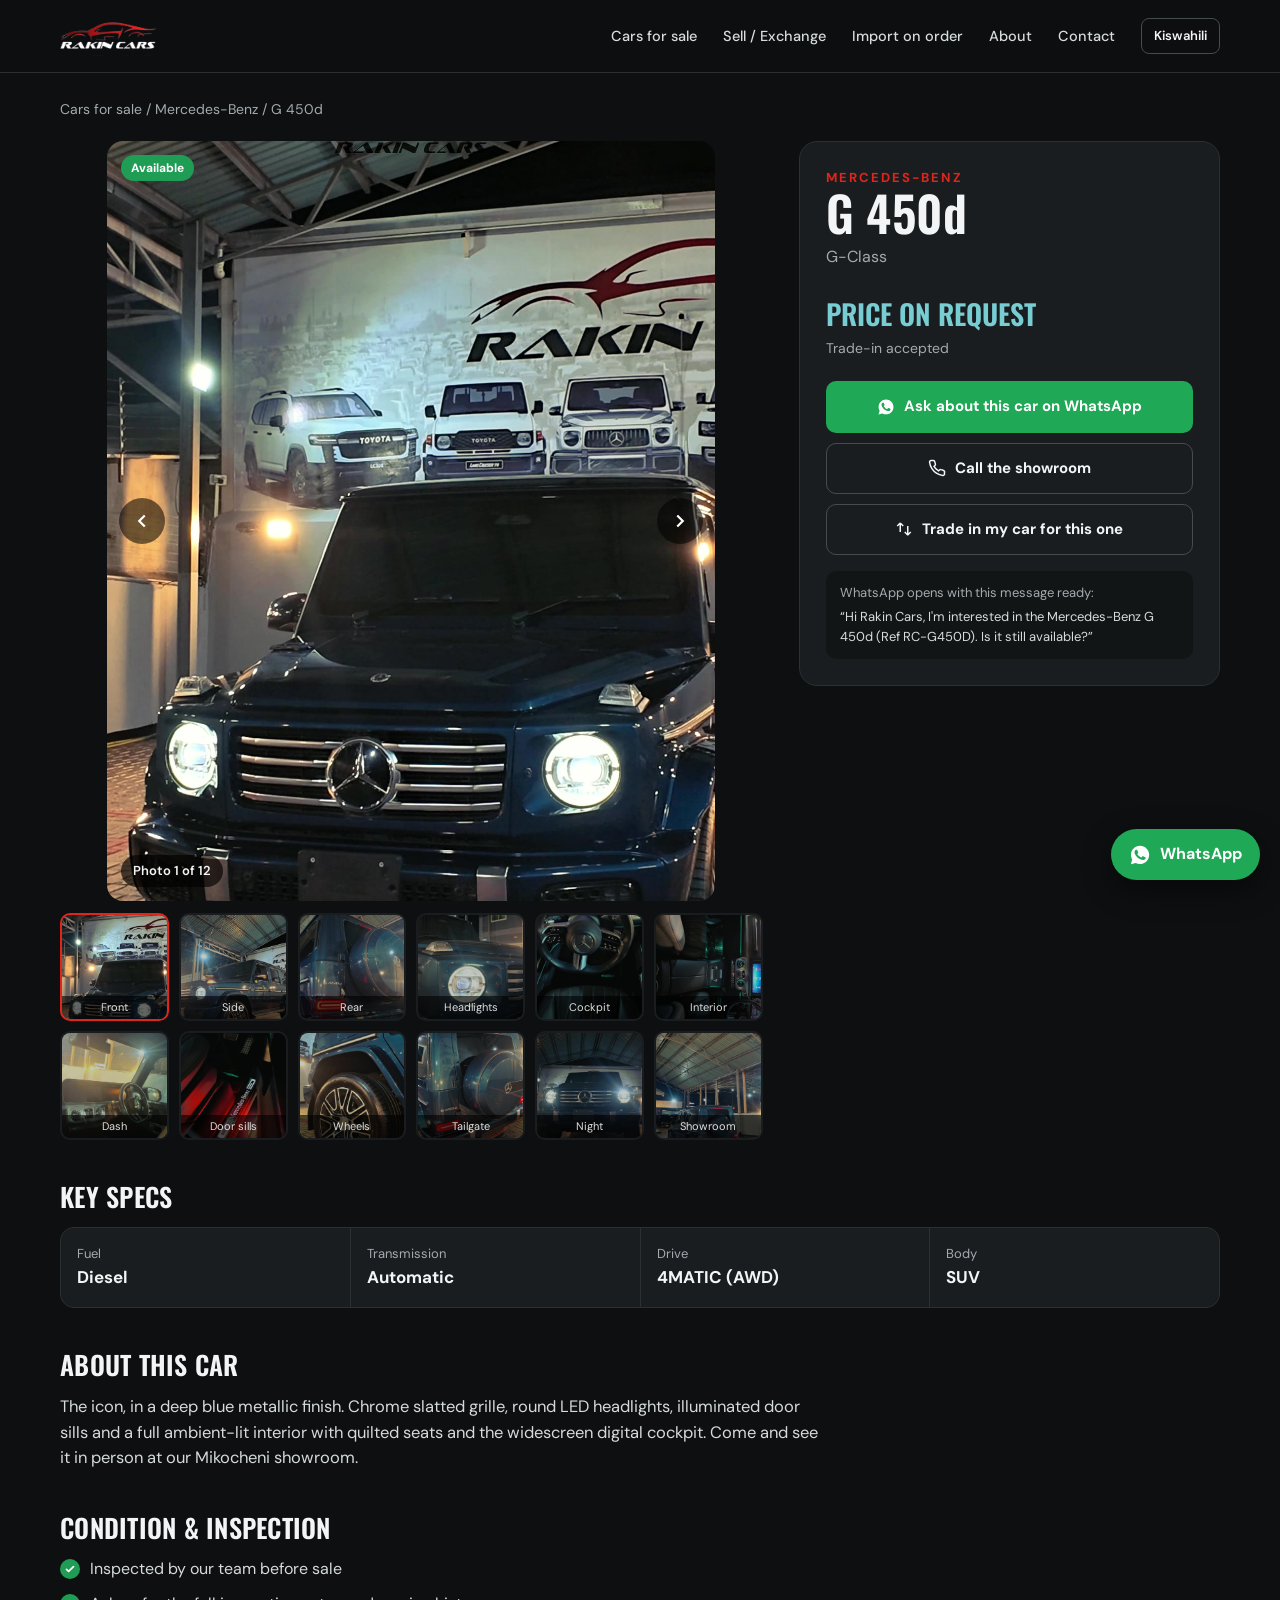
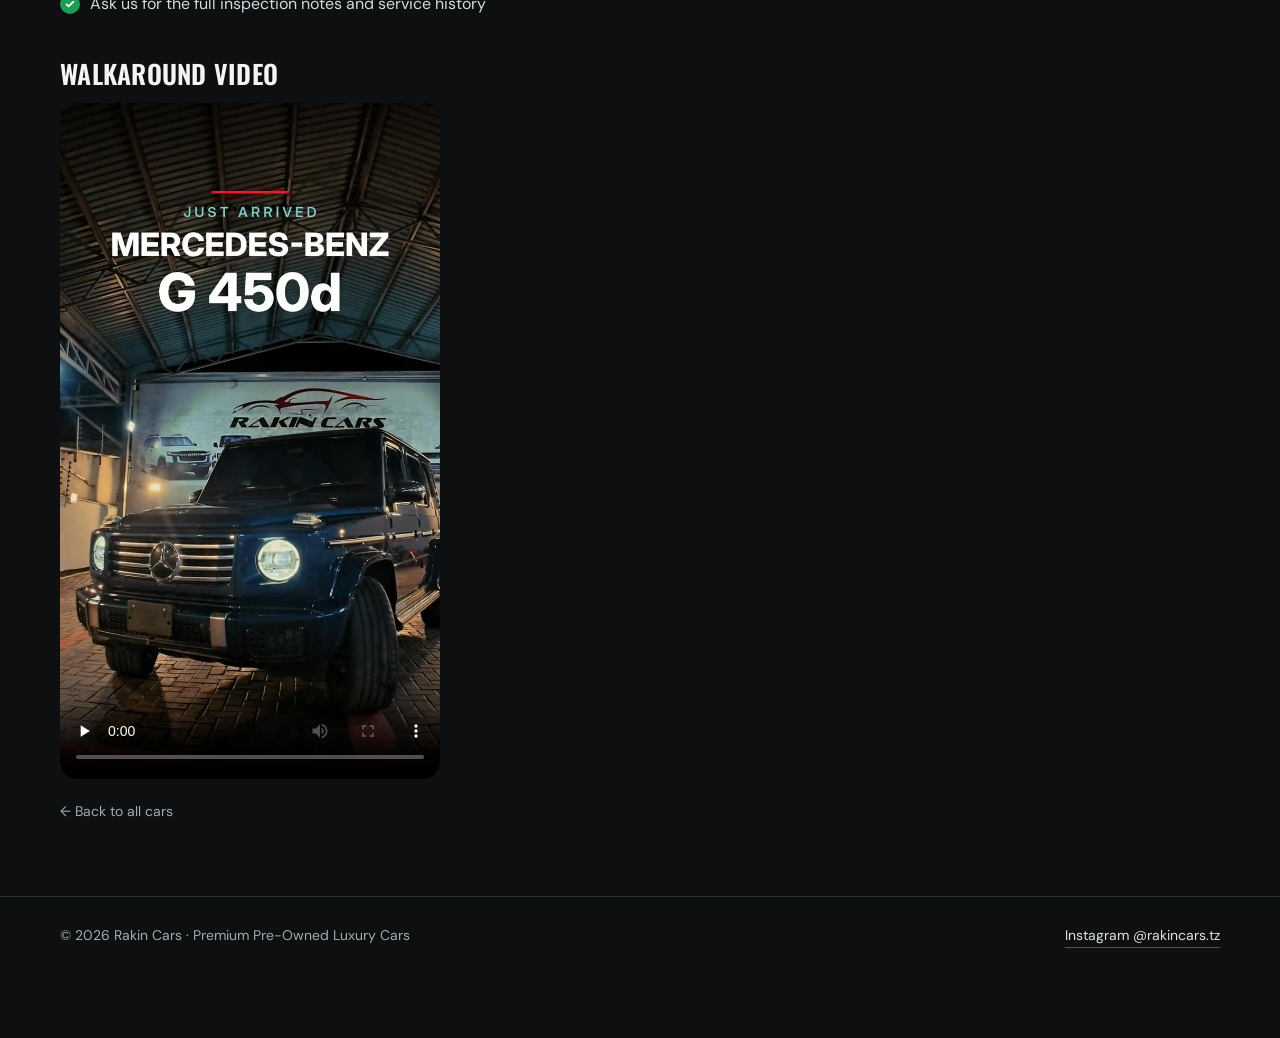
==== car.html @ fd2292f7 "Initial commit via Netlify [skip ci]" ====
<!doctype html>
<html lang="en">
<head>
  <meta charset="utf-8">
  <meta name="viewport" content="width=device-width, initial-scale=1">
  <title>Car details · Rakin Cars</title>
  <meta name="description" content="Car details, photos and price at Rakin Cars, Mikocheni, Dar es Salaam.">
  <meta property="og:title" content="Rakin Cars · Premium Pre-Owned Luxury Cars">
  <meta property="og:description" content="Mikocheni, Dar es Salaam. Import, buy, sell and exchange quality used vehicles.">
  <meta property="og:image" content="assets/img/og-image.jpg">
  <meta property="og:type" content="website">
  <meta name="theme-color" content="#0d0f10">
  <link rel="icon" type="image/png" href="assets/img/favicon.png">
  <link rel="apple-touch-icon" href="assets/img/apple-touch-icon.png">
  <link rel="preconnect" href="https://fonts.googleapis.com">
  <link rel="preconnect" href="https://fonts.gstatic.com" crossorigin>
  <link href="https://fonts.googleapis.com/css2?family=DM+Sans:opsz,wght@9..40,400;9..40,500;9..40,700&family=Oswald:wght@500;600&display=swap" rel="stylesheet">
  <link rel="stylesheet" href="assets/css/style.css">
</head>
<body data-page="car">
  <header id="site-header"></header>
  <main>
    <section style="padding-top:0">
      <div class="wrap" id="car"></div>
    </section>
  </main>
  <footer id="site-footer"></footer>
  <script src="assets/js/cars-data.js"></script>
  <script src="assets/js/app.js"></script>
</body>
</html>
---- assets/css/style.css ----
/* Rakin Cars — site styles */
:root {
  --bg: #0d0f10;
  --bg-2: #141718;
  --card: #1a1d1f;
  --card-2: #222628;
  --line: #2b3033;
  --text: #f2f4f5;
  --muted: #a3abaf;
  --red: #e1251b;
  --red-dark: #b81c14;
  --teal: #78cdd2;
  --green: #1f9d55;
  --amber: #c96a12;
  --blue: #2563eb;
  --radius: 14px;
  --wrap: 1200px;
  --head: "Oswald", "Arial Narrow", sans-serif;
  --body: "DM Sans", system-ui, -apple-system, "Segoe UI", sans-serif;
}

* { box-sizing: border-box; margin: 0; padding: 0; }
html { scroll-behavior: smooth; }
body {
  background: var(--bg);
  color: var(--text);
  font-family: var(--body);
  font-size: 16px;
  line-height: 1.55;
  -webkit-font-smoothing: antialiased;
}
img, video { display: block; max-width: 100%; }
a { color: inherit; text-decoration: none; }
button { font: inherit; cursor: pointer; }
.wrap { width: 100%; max-width: var(--wrap); margin: 0 auto; padding: 0 20px; }

h1, h2, h3, .head {
  font-family: var(--head);
  font-weight: 600;
  text-transform: uppercase;
  letter-spacing: .01em;
  line-height: 1.02;
}
.kicker {
  font-size: 13px;
  font-weight: 700;
  letter-spacing: .16em;
  text-transform: uppercase;
  color: var(--red);
}

/* ---------- buttons ---------- */
.btn {
  display: inline-flex; align-items: center; justify-content: center; gap: 9px;
  padding: 13px 22px;
  border-radius: 10px;
  font-weight: 700; font-size: 15px;
  border: 1px solid transparent;
  transition: transform .15s ease, background .15s ease, border-color .15s ease;
  white-space: nowrap;
}
.btn:hover { transform: translateY(-1px); }
.btn-red { background: var(--red); color: #fff; }
.btn-red:hover { background: var(--red-dark); }
.btn-light { background: #f2f2ef; color: #111; }
.btn-dark { background: #111; color: #fff; }
.btn-ghost { background: transparent; color: var(--text); border-color: #454c50; }
.btn-ghost:hover { border-color: var(--text); }
.btn-wa { background: #1fa855; color: #fff; }
.btn-wa:hover { background: #178a45; }
.btn-block { width: 100%; }
.ico { width: 18px; height: 18px; flex: none; }

/* ---------- header ---------- */
.site-header {
  position: sticky; top: 0; z-index: 50;
  background: rgba(13, 15, 16, .88);
  backdrop-filter: blur(12px);
  -webkit-backdrop-filter: blur(12px);
  border-bottom: 1px solid var(--line);
}
.nav { display: flex; align-items: center; justify-content: space-between; height: 72px; gap: 20px; }
.nav-logo img { height: 40px; width: auto; }
.nav-links { display: flex; align-items: center; gap: 26px; font-size: 14.5px; font-weight: 500; }
.nav-links a { color: #d6dbdd; }
.nav-links a:hover { color: #fff; }
.lang-btn {
  background: transparent; color: var(--text);
  border: 1px solid #454c50; border-radius: 8px;
  padding: 7px 12px; font-size: 13px; font-weight: 600;
}
.lang-btn:hover { border-color: var(--text); }
.menu-btn { display: none; background: none; border: 0; color: var(--text); padding: 6px; }
.menu-btn svg { width: 28px; height: 28px; }

/* ---------- hero ---------- */
.hero { padding: 56px 0 0; position: relative; }
.hero-grid { display: grid; grid-template-columns: 1.1fr .9fr; gap: 48px; align-items: center; }
.hero h1 { font-size: clamp(44px, 6.4vw, 82px); margin: 14px 0 20px; }
.hero p.lead { color: #cfd5d8; font-size: 18px; max-width: 520px; }
.hero-ctas { display: flex; gap: 12px; margin-top: 28px; flex-wrap: wrap; }
.hero-media {
  position: relative; border-radius: 18px; overflow: hidden;
  aspect-ratio: 4 / 5; max-height: 600px; justify-self: end; width: 100%; max-width: 480px;
  background: var(--card);
  box-shadow: 0 30px 80px rgba(0,0,0,.55);
}
.hero-media video, .hero-media img { width: 100%; height: 100%; object-fit: cover; }
.hero-media .tag {
  position: absolute; left: 16px; bottom: 16px; right: 16px;
  display: flex; align-items: center; justify-content: space-between; gap: 10px;
  background: rgba(13,15,16,.72); backdrop-filter: blur(8px); -webkit-backdrop-filter: blur(8px);
  border: 1px solid rgba(255,255,255,.12);
  border-radius: 12px; padding: 12px 14px;
}
.hero-media .tag strong { font-family: var(--head); text-transform: uppercase; font-size: 20px; font-weight: 600; display: block; }
.hero-media .tag span { font-size: 13px; color: var(--muted); }

/* search bar */
.search {
  margin-top: 48px;
  background: #f2f2ef; color: #111;
  border-radius: 14px;
  padding: 16px;
  display: grid; grid-template-columns: repeat(3, 1fr) auto; gap: 12px; align-items: end;
  position: relative; z-index: 2;
}
.search label { display: block; font-size: 12.5px; font-weight: 700; margin-bottom: 6px; }
.search select {
  width: 100%; height: 46px; border-radius: 9px; border: 1px solid #cfd2d0;
  background: #fff; padding: 0 12px; font: inherit; font-size: 15px; color: #111;
}
.search .btn { height: 46px; min-width: 190px; }

/* ---------- sections ---------- */
section { padding: 72px 0; }
.sec-head { display: flex; align-items: end; justify-content: space-between; gap: 20px; margin-bottom: 26px; }
.sec-head h2 { font-size: clamp(30px, 4vw, 44px); }
.link-red { color: var(--red); font-weight: 700; font-size: 15px; border-bottom: 1px solid currentColor; }

/* car cards */
.cards { display: grid; grid-template-columns: repeat(4, 1fr); gap: 18px; }
.card {
  background: var(--card); border-radius: var(--radius); overflow: hidden;
  border: 1px solid var(--line);
  display: flex; flex-direction: column;
  transition: transform .2s ease, border-color .2s ease;
}
.card:hover { transform: translateY(-3px); border-color: #3c4347; }
.card-img { position: relative; aspect-ratio: 4 / 3; background: var(--card-2); overflow: hidden; }
.card-img img { width: 100%; height: 100%; object-fit: cover; transition: transform .4s ease; }
.card:hover .card-img img { transform: scale(1.04); }
.badge {
  position: absolute; top: 12px; right: 12px;
  font-size: 12px; font-weight: 700; padding: 5px 10px; border-radius: 999px; color: #fff;
}
.badge-available { background: var(--green); }
.badge-reserved { background: var(--amber); }
.badge-sold { background: #4b5155; }
.badge-arriving { background: var(--blue); }
.card-body { padding: 16px 16px 18px; display: flex; flex-direction: column; gap: 4px; flex: 1; }
.card-title { font-weight: 700; font-size: 17px; }
.card-meta { color: var(--muted); font-size: 13.5px; }
.card-price { font-family: var(--head); font-size: 22px; font-weight: 600; margin-top: auto; padding-top: 10px; text-transform: uppercase; }
.card-price.por { font-size: 17px; color: var(--teal); }
.card.is-sold .card-img img { filter: grayscale(.8) brightness(.7); }

.empty-note {
  border: 1px dashed #3a4044; border-radius: var(--radius);
  padding: 22px; color: var(--muted); text-align: center;
  display: flex; flex-direction: column; align-items: center; justify-content: center; gap: 12px;
  min-height: 100%;
}
.empty-note strong { color: var(--text); font-size: 17px; }

/* brand chips */
.chips { display: flex; flex-wrap: wrap; gap: 10px; margin-top: 30px; }
.chip {
  background: transparent; color: #dfe3e5;
  border: 1px solid #3a4044; border-radius: 999px;
  padding: 9px 18px; font-size: 14px; font-weight: 500;
}
.chip:hover, .chip.on { border-color: var(--text); color: #fff; background: #1d2123; }

/* why */
.why-grid { display: grid; grid-template-columns: repeat(4, 1fr); gap: 26px; margin-top: 26px; }
.why-item { border-top: 3px solid var(--red); padding-top: 16px; }
.why-item h3 { font-family: var(--body); text-transform: none; font-size: 17px; font-weight: 700; margin-bottom: 6px; letter-spacing: 0; }
.why-item p { color: var(--muted); font-size: 15px; }

/* promo blocks */
.promo-grid { display: grid; grid-template-columns: 1fr 1fr; gap: 20px; }
.promo { border-radius: 18px; padding: 38px 34px; }
.promo h2 { font-size: clamp(28px, 3.2vw, 38px); margin-bottom: 10px; }
.promo p { max-width: 440px; margin-bottom: 24px; }
.promo-red { background: var(--red); color: #fff; }
.promo-light { background: #f2f2ef; color: #111; }

/* showroom */
.showroom { border-top: 1px solid var(--line); }
.showroom-grid { display: grid; grid-template-columns: .9fr 1.1fr; gap: 40px; align-items: center; }
.showroom h2 { font-size: clamp(30px, 4vw, 44px); margin-bottom: 14px; }
.showroom p { color: #cfd5d8; }
.map { border-radius: 16px; overflow: hidden; aspect-ratio: 16 / 10; background: var(--card); border: 1px solid var(--line); }
.map iframe { width: 100%; height: 100%; border: 0; filter: grayscale(.25) contrast(1.05); }

/* footer */
.site-footer { border-top: 1px solid var(--line); padding: 28px 0 90px; color: var(--muted); font-size: 14px; }
.foot { display: flex; justify-content: space-between; gap: 20px; flex-wrap: wrap; }
.foot a { color: #dfe3e5; border-bottom: 1px solid #555; }

/* floating WhatsApp */
.wa-float {
  position: fixed; right: 20px; bottom: 20px; z-index: 60;
  display: inline-flex; align-items: center; gap: 9px;
  background: #1fa855; color: #fff; font-weight: 700;
  padding: 13px 18px; border-radius: 999px;
  box-shadow: 0 10px 30px rgba(0,0,0,.45);
}
.wa-float:hover { background: #178a45; }
.wa-float svg { width: 22px; height: 22px; }

/* ---------- all cars page ---------- */
.page-head { padding: 48px 0 0; }
.page-head h1 { font-size: clamp(38px, 5vw, 60px); margin-top: 10px; }
.filters { margin-top: 26px; }
.result-count { color: var(--muted); margin: 22px 0 16px; font-size: 14.5px; }

/* ---------- car detail ---------- */
.crumbs { color: var(--muted); font-size: 14px; padding-top: 26px; }
.crumbs a:hover { color: #fff; }
.back-link { display: inline-flex; gap: 6px; color: var(--muted); font-size: 14px; margin-top: 22px; }
.back-link:hover { color: #fff; }
.detail-grid { display: grid; grid-template-columns: 1.25fr .75fr; gap: 36px; margin-top: 20px; align-items: start; }
.gallery-main {
  position: relative; border-radius: 16px; overflow: hidden; background: var(--card);
  aspect-ratio: 4 / 5; max-height: 760px; margin: 0 auto;
}
.gallery-main img { width: 100%; height: 100%; object-fit: cover; }
.gallery-main .counter {
  position: absolute; left: 14px; bottom: 14px; background: rgba(0,0,0,.65);
  padding: 6px 12px; border-radius: 999px; font-size: 13px; font-weight: 600;
}
.gallery-main .status-pill { position: absolute; left: 14px; top: 14px; }
.status-pill .badge { position: static; }
.g-nav {
  position: absolute; top: 50%; transform: translateY(-50%);
  width: 46px; height: 46px; border-radius: 50%; border: 0;
  background: rgba(0,0,0,.55); color: #fff; display: grid; place-items: center;
}
.g-nav:hover { background: rgba(0,0,0,.8); }
.g-prev { left: 12px; } .g-next { right: 12px; }
.g-nav svg { width: 22px; height: 22px; }
.thumbs { display: grid; grid-template-columns: repeat(6, 1fr); gap: 10px; margin-top: 12px; }
.thumb { border: 2px solid transparent; border-radius: 10px; overflow: hidden; padding: 0; background: var(--card); position: relative; }
.thumb img { width: 100%; aspect-ratio: 1; object-fit: cover; opacity: .75; }
.thumb span { position: absolute; left: 0; right: 0; bottom: 0; font-size: 11px; padding: 3px 0; background: rgba(0,0,0,.6); color: #ddd; }
.thumb.on { border-color: var(--red); }
.thumb.on img, .thumb:hover img { opacity: 1; }

.buy-box { position: sticky; top: 96px; background: var(--card); border: 1px solid var(--line); border-radius: 18px; padding: 26px; }
.buy-box h1 { font-size: clamp(34px, 3.6vw, 48px); }
.buy-box .sub { color: var(--muted); margin-top: 8px; }
.buy-box .price { font-family: var(--head); font-size: 34px; font-weight: 600; margin-top: 22px; text-transform: uppercase; }
.buy-box .price.por { color: var(--teal); font-size: 28px; }
.buy-box .price-note { color: var(--muted); font-size: 14px; margin-top: 2px; }
.buy-actions { display: grid; gap: 10px; margin-top: 22px; }
.wa-preview { margin-top: 16px; font-size: 13px; color: var(--muted); background: #121516; border-radius: 10px; padding: 12px 14px; }
.wa-preview em { color: #d7dcde; font-style: normal; display: block; margin-top: 4px; }

.detail-sec { margin-top: 44px; }
.detail-sec h2 { font-size: 26px; margin-bottom: 16px; }
.specs { display: grid; grid-template-columns: repeat(4, 1fr); gap: 1px; background: var(--line); border: 1px solid var(--line); border-radius: 14px; overflow: hidden; }
.spec { background: var(--card); padding: 16px; }
.spec span { display: block; color: var(--muted); font-size: 13px; }
.spec strong { font-size: 17px; }
.about-text { color: #d5dadc; max-width: 760px; font-size: 16.5px; }
.checks { list-style: none; display: grid; gap: 10px; }
.checks li { display: flex; gap: 10px; align-items: flex-start; color: #d5dadc; }
.checks li::before { content: ""; flex: none; width: 20px; height: 20px; margin-top: 2px; border-radius: 50%; background: var(--green) url("data:image/svg+xml,%3Csvg xmlns='http://www.w3.org/2000/svg' viewBox='0 0 20 20'%3E%3Cpath d='M5 10.5l3 3 7-7' stroke='white' stroke-width='2.4' fill='none' stroke-linecap='round' stroke-linejoin='round'/%3E%3C/svg%3E") center/14px no-repeat; }
.walk { max-width: 380px; border-radius: 16px; overflow: hidden; background: #000; }
.walk video { width: 100%; aspect-ratio: 9 / 16; object-fit: cover; }
.not-found { padding: 80px 0; text-align: center; }
.not-found h1 { font-size: 46px; margin-bottom: 12px; }

/* ---------- responsive ---------- */
@media (max-width: 1024px) {
  .cards { grid-template-columns: repeat(3, 1fr); }
  .why-grid { grid-template-columns: repeat(2, 1fr); }
  .detail-grid { grid-template-columns: 1fr; }
  .buy-box { position: static; }
  .gallery-main { max-width: 640px; }
}
@media (max-width: 860px) {
  .nav-links { display: none; }
  .menu-btn { display: block; }
  .nav-links.open {
    display: flex; flex-direction: column; align-items: stretch; gap: 0;
    position: absolute; top: 72px; left: 0; right: 0;
    background: var(--bg); border-bottom: 1px solid var(--line); padding: 8px 20px 18px;
  }
  .nav-links.open a { padding: 14px 0; border-bottom: 1px solid var(--line); font-size: 16px; }
  .nav-links.open .lang-btn { margin-top: 14px; align-self: flex-start; }
  .hero { padding-top: 30px; }
  .hero-grid { grid-template-columns: 1fr; gap: 28px; }
  .hero-media { justify-self: stretch; max-width: none; aspect-ratio: 4 / 5; max-height: 560px; }
  .search { grid-template-columns: 1fr 1fr; }
  .search .field-price { grid-column: 1 / -1; }
  .search .btn { grid-column: 1 / -1; min-width: 0; }
  .cards { grid-template-columns: repeat(2, 1fr); gap: 12px; }
  .promo-grid, .showroom-grid { grid-template-columns: 1fr; }
  .specs { grid-template-columns: repeat(2, 1fr); }
  .thumbs { grid-template-columns: repeat(4, 1fr); }
  section { padding: 52px 0; }
}
@media (max-width: 520px) {
  .cards { grid-template-columns: 1fr; }
  .search { grid-template-columns: 1fr; }
  .why-grid { grid-template-columns: 1fr; gap: 20px; }
  .promo { padding: 28px 22px; }
  .hero-ctas .btn { flex: 1; }
  .sec-head { flex-direction: column; align-items: flex-start; }
  .wa-float span { display: none; }
  .wa-float { padding: 14px; }
}

/* keep model names like "G 450d" in their real case */
.hero-media .tag strong, .buy-box h1, .card-title { text-transform: none; }
.buy-box h1 { font-size: clamp(36px, 3.8vw, 50px); }
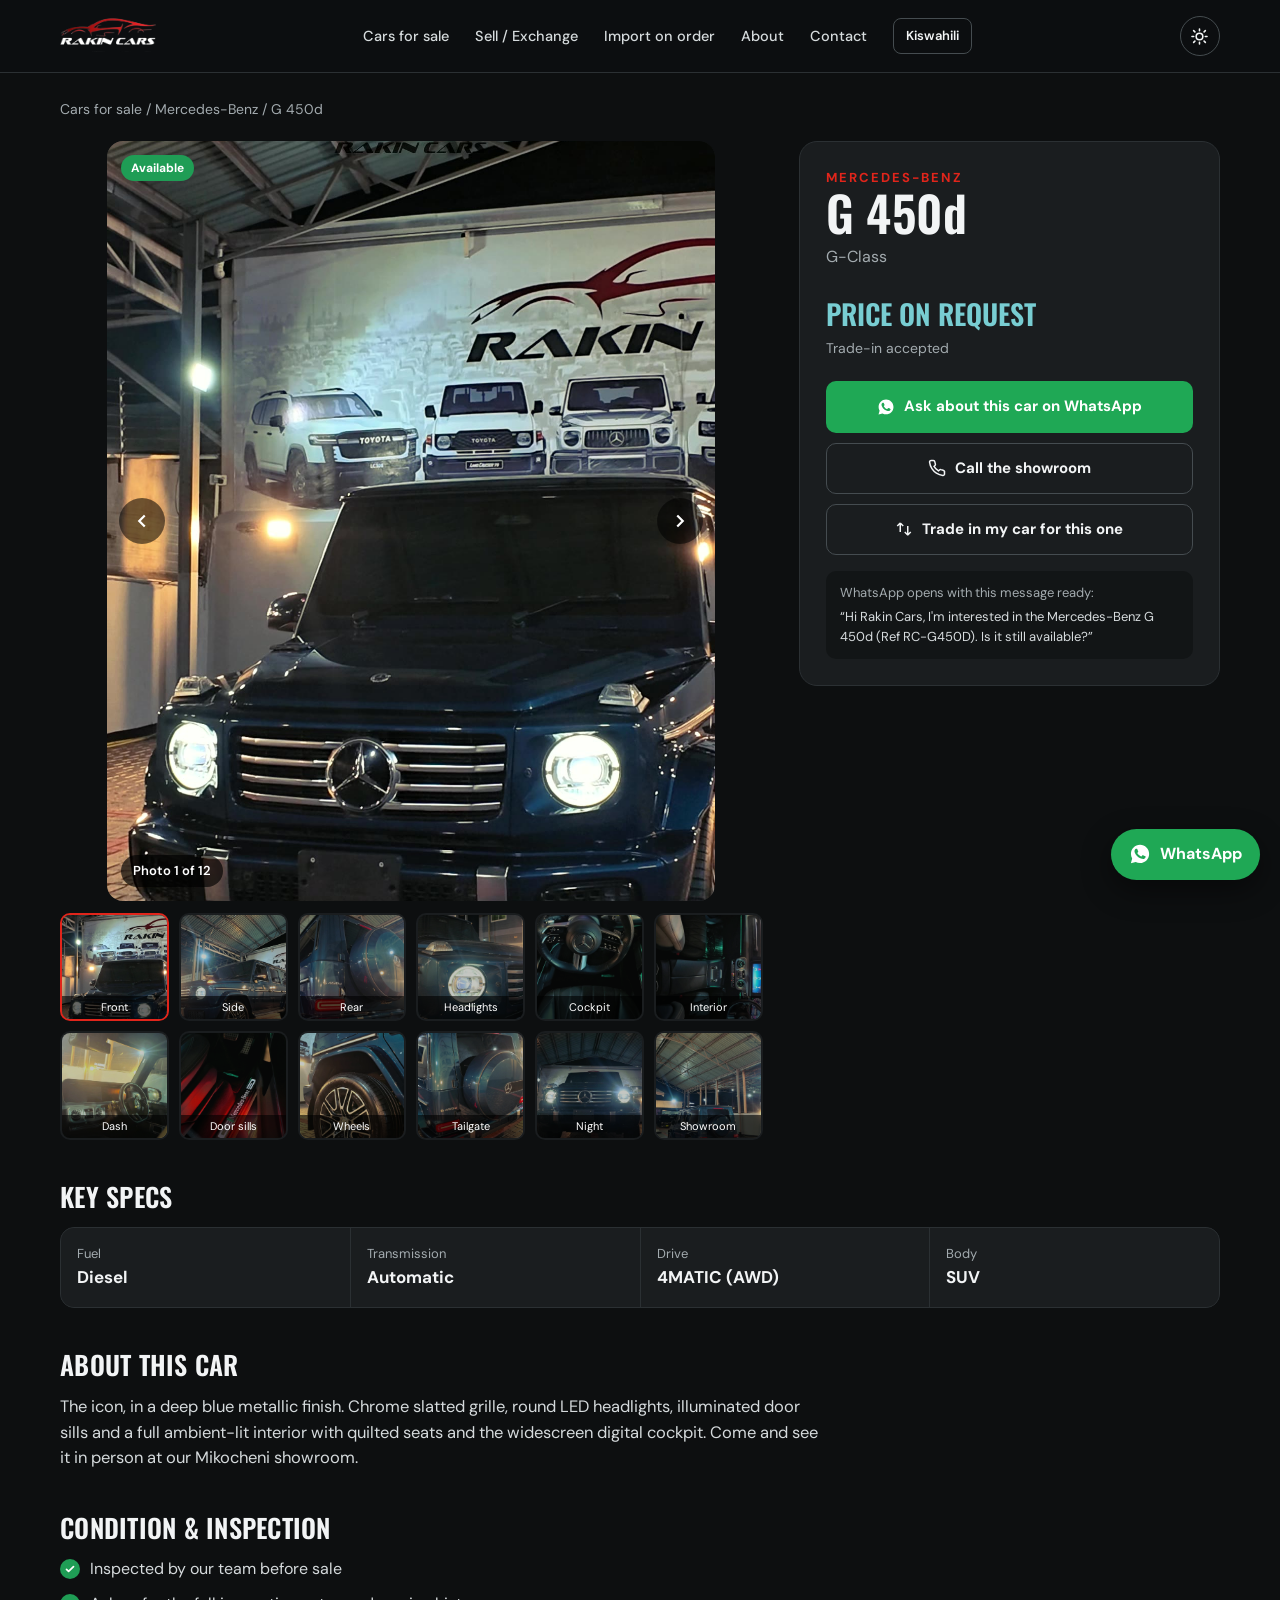
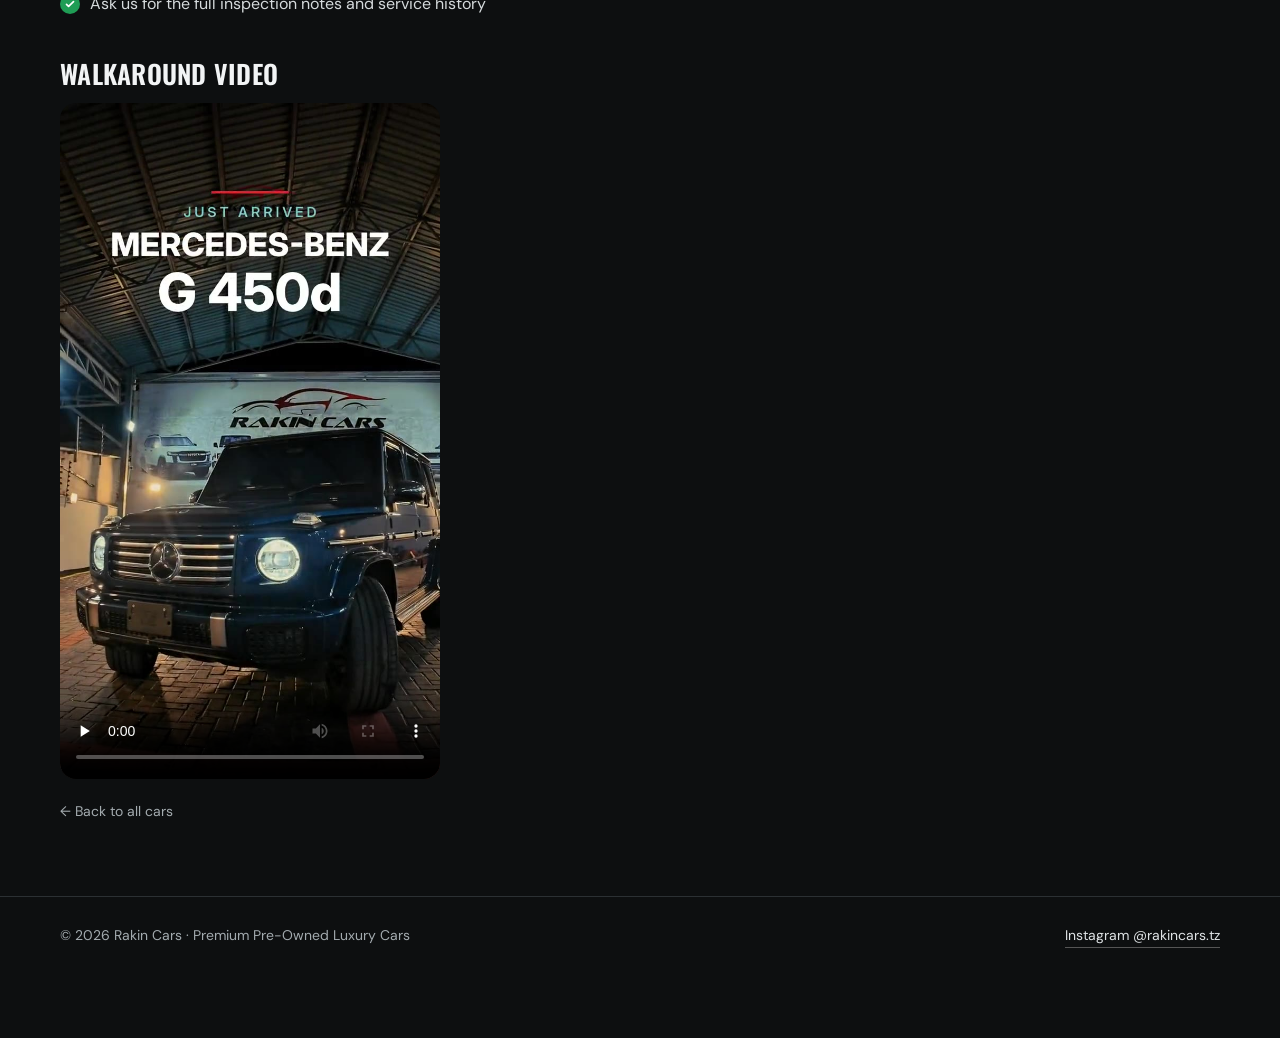
==== commit 3448b766: "Add files via upload" ====
--- a/car.html
+++ b/car.html
@@ -15,6 +15,7 @@
   <link rel="preconnect" href="https://fonts.googleapis.com">
   <link rel="preconnect" href="https://fonts.gstatic.com" crossorigin>
   <link href="https://fonts.googleapis.com/css2?family=DM+Sans:opsz,wght@9..40,400;9..40,500;9..40,700&family=Oswald:wght@500;600&display=swap" rel="stylesheet">
+  <script>try{var t=localStorage.getItem("rc_theme");if(t==="light")document.documentElement.setAttribute("data-theme","light");}catch(e){}</script>
   <link rel="stylesheet" href="assets/css/style.css">
 </head>
 <body data-page="car">
--- a/assets/css/style.css
+++ b/assets/css/style.css
@@ -327,3 +327,428 @@
 /* keep model names like "G 450d" in their real case */
 .hero-media .tag strong, .buy-box h1, .card-title { text-transform: none; }
 .buy-box h1 { font-size: clamp(36px, 3.8vw, 50px); }
+
+/* =========================================================
+   ANIMATIONS
+   ========================================================= */
+
+/* --- logo shine (header + intro) --- */
+.logo-shine { position: relative; display: inline-block; line-height: 0; }
+.logo-shine::after {
+  content: ""; position: absolute; inset: 0;
+  background: linear-gradient(105deg, transparent 35%, rgba(255,255,255,.95) 50%, transparent 65%);
+  background-size: 250% 100%;
+  background-position: 130% 0;
+  -webkit-mask: url("../img/logo-white.png") center / contain no-repeat;
+          mask: url("../img/logo-white.png") center / contain no-repeat;
+  animation: shine 6s ease-in-out 2.6s infinite;
+  pointer-events: none;
+}
+@keyframes shine {
+  0%   { background-position: 130% 0; }
+  18%  { background-position: -30% 0; }
+  100% { background-position: -30% 0; }
+}
+.nav-logo { transition: transform .25s ease, filter .25s ease; }
+.nav-logo:hover { transform: scale(1.04); filter: drop-shadow(0 0 10px rgba(225, 37, 27, .55)); }
+
+/* --- intro splash --- */
+body.intro-on { overflow: hidden; }
+#intro {
+  position: fixed; inset: 0; z-index: 200;
+  background: #070809;
+  display: flex; flex-direction: column; align-items: center; justify-content: center; gap: 22px;
+  cursor: pointer;
+  transition: opacity .6s ease, transform .7s cubic-bezier(.7,0,.3,1);
+}
+#intro.out { opacity: 0; transform: translateY(-4%); pointer-events: none; }
+.intro-beam {
+  position: absolute; top: -20%; bottom: -20%; width: 22vw; left: -40vw;
+  background: linear-gradient(90deg, transparent, rgba(190, 228, 232, .32), transparent);
+  transform: skewX(-20deg); filter: blur(18px);
+  animation: beam 1.2s cubic-bezier(.5,0,.2,1) .1s forwards;
+}
+@keyframes beam { to { left: 120vw; } }
+.intro-glow {
+  position: absolute; width: 70vmin; height: 30vmin; border-radius: 50%;
+  background: radial-gradient(closest-side, rgba(40, 150, 160, .45), transparent);
+  opacity: 0; animation: glow 1s ease .7s forwards;
+}
+@keyframes glow { to { opacity: 1; } }
+.intro-logo { position: relative; transform: scale(1.06); animation: settle 1.6s cubic-bezier(.2,.8,.2,1) .4s forwards; }
+.intro-logo img { clip-path: inset(0 100% 0 0); animation: draw 1.05s cubic-bezier(.65,0,.35,1) .45s forwards; }
+.intro-logo::after {
+  content: ""; position: absolute; top: 4%; bottom: 4%; left: 0; width: 3px; border-radius: 3px;
+  background: #fff; box-shadow: 0 0 18px 6px rgba(225,37,27,.85), 0 0 40px 12px rgba(120,205,210,.35);
+  opacity: 0; animation: pen 1.05s cubic-bezier(.65,0,.35,1) .45s forwards;
+}
+@keyframes draw { to { clip-path: inset(0 0 0 0); } }
+@keyframes pen { 0% { left: 0; opacity: 1; } 92% { opacity: 1; } 100% { left: 100%; opacity: 0; } }
+@keyframes settle { to { transform: scale(1); } }
+.intro-logo img { width: min(62vw, 420px); height: auto; }
+.logo-shine.big::after { animation: shineOnce 1s ease 1.35s forwards; }
+@keyframes shineOnce { from { background-position: 130% 0; } to { background-position: -30% 0; } }
+@keyframes logoIn {
+  60% { filter: blur(0); }
+  to  { opacity: 1; transform: scale(1); filter: blur(0); }
+}
+.intro-line { position: relative; height: 3px; width: 0; background: var(--red); animation: line .6s ease 1.25s forwards; }
+@keyframes line { to { width: 120px; } }
+.intro-tag {
+  position: relative; font-size: 13px; letter-spacing: .3em; text-transform: uppercase; color: var(--teal);
+  opacity: 0; transform: translateY(8px); animation: up .6s ease 1.45s forwards;
+}
+@keyframes up { to { opacity: 1; transform: none; } }
+
+/* --- hero entrance (after intro) --- */
+.hero-in { opacity: 0; transform: translateY(22px); }
+body.ready .hero-in { animation: heroIn .8s cubic-bezier(.2,.8,.2,1) forwards; animation-delay: var(--hd, 0ms); }
+@keyframes heroIn { to { opacity: 1; transform: none; } }
+.hero-media.hero-in { transform: translateY(22px) scale(.97); }
+.hero h1 .w { display: inline-block; }
+
+/* --- scroll reveals --- */
+.rv { opacity: 0; transform: translateY(26px); transition: opacity .7s ease, transform .7s cubic-bezier(.2,.8,.2,1); transition-delay: var(--d, 0ms); }
+.rv.in { opacity: 1; transform: none; }
+.card.rv.in:hover { transform: translateY(-3px); }
+
+/* --- small touches --- */
+.btn-red, .btn-wa { position: relative; overflow: hidden; }
+.btn-red::after, .btn-wa::after {
+  content: ""; position: absolute; top: 0; bottom: 0; width: 40%; left: -60%;
+  background: linear-gradient(90deg, transparent, rgba(255,255,255,.28), transparent);
+  transform: skewX(-20deg); transition: left .6s ease;
+}
+.btn-red:hover::after, .btn-wa:hover::after { left: 130%; }
+.wa-float { animation: waPop .6s cubic-bezier(.2,.9,.3,1.3) 2.8s both; }
+.wa-float::before {
+  content: ""; position: absolute; inset: 0; border-radius: inherit;
+  box-shadow: 0 0 0 0 rgba(31, 168, 85, .6); animation: pulse 2.6s ease-out 3.5s infinite;
+}
+@keyframes waPop { from { transform: scale(0); opacity: 0; } to { transform: scale(1); opacity: 1; } }
+@keyframes pulse { 0% { box-shadow: 0 0 0 0 rgba(31,168,85,.55); } 70%,100% { box-shadow: 0 0 0 16px rgba(31,168,85,0); } }
+.badge-available { animation: none; }
+.why-item { transition: transform .25s ease; }
+.why-item:hover { transform: translateY(-3px); }
+.gallery-main img { transition: opacity .25s ease; }
+
+/* respect "reduce motion" settings */
+@media (prefers-reduced-motion: reduce) {
+  *, *::before, *::after { animation: none !important; transition: none !important; }
+  .hero-in, .rv { opacity: 1 !important; transform: none !important; }
+  .intro-logo img { clip-path: none !important; }
+  .ticker-track { flex-wrap: wrap; }
+  #intro { display: none; }
+}
+
+
+/* =========================================================
+   MORE EFFECTS
+   ========================================================= */
+
+/* page fade in / out */
+body { animation: pageIn .45s ease both; }
+@keyframes pageIn { from { opacity: 0; } to { opacity: 1; } }
+body.leaving { opacity: 0; transition: opacity .25s ease; }
+
+/* hero: headlight flash + glow pulse */
+.hero-media { isolation: isolate; }
+.hero-media video { transition: transform .1s linear; will-change: transform; }
+.hero-flash {
+  position: absolute; inset: 0; pointer-events: none; z-index: 1; opacity: 0;
+  background:
+    radial-gradient(18% 12% at 32% 62%, rgba(255,255,255,.95), transparent 70%),
+    radial-gradient(18% 12% at 68% 62%, rgba(255,255,255,.95), transparent 70%),
+    radial-gradient(60% 40% at 50% 62%, rgba(200,235,255,.45), transparent 75%);
+  mix-blend-mode: screen;
+}
+.hero-flash.go { animation: flash .9s ease-out; }
+@keyframes flash { 0% { opacity: 0; } 12% { opacity: 1; } 30% { opacity: .35; } 42% { opacity: .9; } 100% { opacity: 0; } }
+.hero-media.pulse { animation: glowPulse 1.6s ease-out; }
+@keyframes glowPulse {
+  0% { box-shadow: 0 30px 80px rgba(0,0,0,.55), 0 0 0 0 rgba(120,205,210,0); }
+  25% { box-shadow: 0 30px 80px rgba(0,0,0,.55), 0 0 70px 10px rgba(120,205,210,.45); }
+  100% { box-shadow: 0 30px 80px rgba(0,0,0,.55), 0 0 0 0 rgba(120,205,210,0); }
+}
+.hero-media .tag { z-index: 2; }
+
+/* hero spotlight (desktop) */
+.hero.spot { overflow: hidden; }
+.hero.spot::before {
+  content: ""; position: absolute; inset: 0; pointer-events: none; z-index: 0;
+  background: radial-gradient(420px circle at var(--mx, 70%) var(--my, 30%), rgba(120,205,210,.10), transparent 60%);
+  opacity: 0; transition: opacity .4s ease;
+}
+.hero.spot:hover::before { opacity: 1; }
+.hero .wrap { position: relative; z-index: 1; }
+.hero-grid > div:first-child { will-change: transform; }
+
+/* cards: car drives in */
+.card.rv .card-img img { transform: translateX(-9%) scale(1.06); opacity: .4; transition: transform 1s cubic-bezier(.2,.8,.2,1) .15s, opacity .8s ease .15s; }
+.card.rv.in .card-img img { transform: none; opacity: 1; }
+.card.rv.in:hover .card-img img { transform: scale(1.04); }
+
+/* cards: 3D tilt + glare (desktop) */
+.card.rv.in.tilting {
+  transform: perspective(900px) rotateX(var(--rx, 0deg)) rotateY(var(--ry, 0deg)) translateY(-4px);
+  transition: transform .12s ease-out, border-color .2s ease;
+  box-shadow: 0 24px 50px rgba(0,0,0,.45);
+}
+.card .card-img::after {
+  content: ""; position: absolute; inset: 0; pointer-events: none; opacity: 0; transition: opacity .3s ease;
+  background: radial-gradient(circle at var(--gx, 50%) var(--gy, 0%), rgba(255,255,255,.28), transparent 55%);
+}
+.card.tilting .card-img::after { opacity: 1; }
+
+/* just arrived ribbon */
+.ribbon {
+  position: absolute; left: 12px; top: 12px; overflow: hidden;
+  background: var(--red); color: #fff; font-size: 11.5px; font-weight: 800; letter-spacing: .08em; text-transform: uppercase;
+  padding: 5px 10px; border-radius: 6px; box-shadow: 0 6px 16px rgba(225,37,27,.4);
+}
+.ribbon::after {
+  content: ""; position: absolute; top: 0; bottom: 0; width: 40%; left: -60%;
+  background: linear-gradient(90deg, transparent, rgba(255,255,255,.65), transparent); transform: skewX(-20deg);
+  animation: ribbonShine 3.2s ease-in-out 1s infinite;
+}
+@keyframes ribbonShine { 0% { left: -60%; } 35%, 100% { left: 140%; } }
+
+/* sold stamp */
+.sold-stamp {
+  position: absolute; left: 50%; top: 50%;
+  border: 4px solid #fff; color: #fff; border-radius: 8px;
+  font-family: var(--head); font-size: 34px; letter-spacing: .14em; text-transform: uppercase; padding: 2px 18px;
+  transform: translate(-50%, -50%) rotate(-14deg); opacity: .9;
+}
+.card.rv .sold-stamp { transform: translate(-50%, -50%) rotate(-14deg) scale(2.4); opacity: 0; }
+.card.rv.in .sold-stamp { animation: stamp .45s cubic-bezier(.3,1.5,.5,1) .7s forwards; }
+@keyframes stamp { to { transform: translate(-50%, -50%) rotate(-14deg) scale(1); opacity: .9; } }
+
+/* brand ticker */
+.chips.ticker {
+  display: block; overflow: hidden;
+  -webkit-mask: linear-gradient(90deg, transparent, #000 8%, #000 92%, transparent);
+          mask: linear-gradient(90deg, transparent, #000 8%, #000 92%, transparent);
+}
+.ticker-track { display: flex; gap: 10px; width: max-content; animation: tick 38s linear infinite; }
+.chips.ticker:hover .ticker-track { animation-play-state: paused; }
+@keyframes tick { to { transform: translateX(-50%); } }
+.ticker .chip { white-space: nowrap; }
+.ticker .chip.rv { opacity: 1; transform: none; }
+
+/* gallery transitions */
+.gallery-main { touch-action: pan-y; }
+.gallery-main img { position: relative; }
+.gallery-main .g-incoming {
+  position: absolute; inset: 0; width: 100%; height: 100%; object-fit: cover;
+  transition: transform .55s cubic-bezier(.2,.8,.2,1), opacity .5s ease;
+}
+.gallery-main .counter, .gallery-main .status-pill, .g-nav { z-index: 2; }
+.thumb { transition: transform .2s ease, border-color .2s ease; }
+.thumb:hover { transform: translateY(-2px); }
+
+/* WhatsApp nudge */
+.wa-float.nudge { animation: nudgeBounce 1.1s cubic-bezier(.3,1.6,.5,1); }
+@keyframes nudgeBounce {
+  0%, 100% { transform: none; } 20% { transform: translateY(-10px) scale(1.06); }
+  40% { transform: translateY(0); } 55% { transform: translateY(-5px); } 70% { transform: none; }
+}
+.wa-tip {
+  position: absolute; right: 0; bottom: calc(100% + 12px); white-space: nowrap;
+  background: #fff; color: #111; font-weight: 700; font-size: 14px; padding: 10px 14px; border-radius: 12px;
+  box-shadow: 0 10px 30px rgba(0,0,0,.4); animation: tipIn .4s cubic-bezier(.3,1.5,.5,1) both;
+}
+.wa-tip::after { content: ""; position: absolute; right: 22px; bottom: -6px; width: 12px; height: 12px; background: #fff; transform: rotate(45deg); }
+.wa-tip.hide { opacity: 0; transform: translateY(6px); transition: opacity .4s ease, transform .4s ease; }
+@keyframes tipIn { from { opacity: 0; transform: translateY(8px) scale(.9); } to { opacity: 1; transform: none; } }
+@media (max-width: 520px) { .wa-float .wa-tip { display: block; } }
+
+@media (prefers-reduced-motion: reduce) {
+  body { animation: none; }
+  .card.rv .card-img img, .sold-stamp { transform: none !important; opacity: 1 !important; }
+  .sold-stamp { transform: translate(-50%, -50%) rotate(-14deg) !important; }
+}
+
+/* =========================================================
+   WHY BUY FROM RAKIN — redesigned
+   ========================================================= */
+.why { position: relative; overflow: hidden; }
+.why::before {
+  content: ""; position: absolute; width: 700px; height: 700px; right: -200px; top: -160px; pointer-events: none;
+  background: radial-gradient(closest-side, rgba(225,37,27,.10), transparent 70%);
+}
+.why::after {
+  content: ""; position: absolute; width: 600px; height: 600px; left: -220px; bottom: -260px; pointer-events: none;
+  background: radial-gradient(closest-side, rgba(120,205,210,.08), transparent 70%);
+}
+.why-layout { position: relative; z-index: 1; display: grid; grid-template-columns: .9fr 1.1fr; gap: 56px; align-items: center; }
+.why-intro h2 { font-size: clamp(36px, 4.6vw, 60px); margin: 12px 0 16px; }
+.why-lead { color: #c3cacd; font-size: 17px; max-width: 460px; }
+
+.why-photo {
+  position: relative; margin-top: 30px; border-radius: 20px; overflow: hidden;
+  aspect-ratio: 16 / 11; border: 1px solid var(--line);
+  box-shadow: 0 30px 70px rgba(0,0,0,.5);
+}
+.why-photo img { width: 100%; height: 100%; object-fit: cover; transform: scale(1.08); transition: transform 1.4s cubic-bezier(.2,.8,.2,1); }
+.why-photo.in img { transform: scale(1); }
+.why-photo::after { content: ""; position: absolute; inset: 0; background: linear-gradient(180deg, transparent 45%, rgba(8,10,11,.75)); }
+.why-float {
+  position: absolute; left: 18px; bottom: 18px; z-index: 1;
+  display: inline-flex; align-items: center; gap: 10px;
+  background: rgba(13,15,16,.78); backdrop-filter: blur(10px); -webkit-backdrop-filter: blur(10px);
+  border: 1px solid rgba(255,255,255,.14); border-radius: 999px;
+  padding: 10px 16px; font-size: 14px; font-weight: 600;
+}
+.why-dot { width: 10px; height: 10px; border-radius: 50%; background: #1fa855; box-shadow: 0 0 0 0 rgba(31,168,85,.6); animation: dot 2s ease-out infinite; }
+@keyframes dot { 0% { box-shadow: 0 0 0 0 rgba(31,168,85,.6); } 80%,100% { box-shadow: 0 0 0 10px rgba(31,168,85,0); } }
+
+.why-cards { display: grid; grid-template-columns: 1fr 1fr; gap: 16px; }
+.why-card {
+  position: relative; overflow: hidden;
+  background: linear-gradient(160deg, #1b1f21 0%, #141718 100%);
+  border: 1px solid var(--line); border-radius: 18px;
+  padding: 26px 24px 28px; border-top: 1px solid var(--line);
+  transition: transform .35s cubic-bezier(.2,.8,.2,1), border-color .35s ease, box-shadow .35s ease;
+}
+.why-card::before {
+  content: ""; position: absolute; inset: 0; border-radius: inherit; pointer-events: none; opacity: 0;
+  background: radial-gradient(420px circle at 0% 0%, rgba(225,37,27,.16), transparent 55%);
+  transition: opacity .35s ease;
+}
+.why-card.rv.in:hover, .why-card:not(.rv):hover { transform: translateY(-6px); border-color: rgba(225,37,27,.55); box-shadow: 0 22px 50px rgba(0,0,0,.45); }
+.why-card:hover::before { opacity: 1; }
+.why-item { border-top: 0; padding-top: 26px; }
+.why-top { display: flex; align-items: center; justify-content: space-between; margin-bottom: 22px; }
+.why-icon {
+  width: 54px; height: 54px; border-radius: 14px; display: grid; place-items: center;
+  background: rgba(225,37,27,.12); color: #ff4a3d; border: 1px solid rgba(225,37,27,.35);
+  transition: transform .45s cubic-bezier(.3,1.5,.5,1), background .3s ease, color .3s ease;
+}
+.why-icon svg { width: 26px; height: 26px; }
+.why-card:hover .why-icon { transform: rotate(-8deg) scale(1.08); background: var(--red); color: #fff; }
+.why-num {
+  font-family: var(--head); font-size: 44px; font-weight: 600; line-height: 1;
+  color: transparent; -webkit-text-stroke: 1px rgba(255,255,255,.18);
+  transition: -webkit-text-stroke-color .3s ease;
+}
+.why-card:hover .why-num { -webkit-text-stroke-color: rgba(120,205,210,.7); }
+.why-card h3 { font-family: var(--body); text-transform: none; letter-spacing: 0; font-size: 19px; font-weight: 700; margin-bottom: 8px; }
+.why-card p { color: var(--muted); font-size: 15px; line-height: 1.55; }
+.why-bar { position: absolute; left: 0; bottom: 0; height: 3px; width: 0; background: linear-gradient(90deg, var(--red), #ff7a52); transition: width .5s cubic-bezier(.2,.8,.2,1); }
+.why-card:hover .why-bar { width: 100%; }
+.why-card.rv.in .why-bar { animation: barIn 1s cubic-bezier(.2,.8,.2,1) calc(var(--d, 0ms) + 250ms) both; }
+@keyframes barIn { 0% { width: 0; } 50% { width: 38%; } 100% { width: 0; } }
+
+.why-cta {
+  grid-column: 1 / -1;
+  display: flex; align-items: center; justify-content: space-between; gap: 18px;
+  background: linear-gradient(100deg, #1fa855, #16824a); color: #fff;
+  border-radius: 18px; padding: 20px 24px;
+  transition: transform .3s ease, box-shadow .3s ease;
+}
+.why-cta strong { display: block; font-size: 18px; }
+.why-cta span span { opacity: .9; font-size: 15px; }
+.why-cta-arrow {
+  flex: none; width: 46px; height: 46px; border-radius: 50%; display: grid; place-items: center;
+  background: rgba(255,255,255,.18); font-size: 22px; transition: transform .3s ease, background .3s ease;
+}
+.why-cta:hover { transform: translateY(-3px); box-shadow: 0 18px 40px rgba(31,168,85,.35); }
+.why-cta:hover .why-cta-arrow { transform: translateX(5px); background: rgba(255,255,255,.28); }
+
+@media (max-width: 1024px) {
+  .why-layout { grid-template-columns: 1fr; gap: 36px; }
+  .why-photo { aspect-ratio: 16 / 9; max-height: 420px; }
+}
+@media (max-width: 600px) {
+  .why-cards { grid-template-columns: 1fr; }
+  .why-card { padding: 22px 20px 24px; }
+  .why-top { margin-bottom: 16px; }
+  .why-num { font-size: 38px; }
+}
+
+/* =========================================================
+   THEME SWITCH + LIGHT MODE
+   ========================================================= */
+.nav-tools { display: flex; align-items: center; gap: 6px; }
+.theme-btn {
+  width: 40px; height: 40px; border-radius: 50%; border: 1px solid #454c50;
+  background: transparent; color: var(--text); display: grid; place-items: center; position: relative; overflow: hidden;
+  transition: border-color .2s ease, background .2s ease, transform .2s ease;
+}
+.theme-btn:hover { border-color: var(--text); transform: rotate(-12deg); }
+.theme-btn svg { width: 19px; height: 19px; position: absolute; transition: transform .5s cubic-bezier(.3,1.4,.5,1), opacity .3s ease; }
+.theme-btn .i-sun { transform: rotate(0) scale(1); opacity: 1; }
+.theme-btn .i-moon { transform: rotate(-90deg) scale(.4); opacity: 0; }
+[data-theme="light"] .theme-btn .i-sun { transform: rotate(90deg) scale(.4); opacity: 0; }
+[data-theme="light"] .theme-btn .i-moon { transform: rotate(0) scale(1); opacity: 1; }
+
+/* smooth colour change when switching */
+.theme-anim, .theme-anim *, .theme-anim *::before, .theme-anim *::after {
+  transition: background-color .5s ease, color .5s ease, border-color .5s ease, box-shadow .5s ease, fill .5s ease !important;
+}
+
+/* ---- light palette ---- */
+[data-theme="light"] {
+  --bg: #f5f4f0;
+  --bg-2: #ecebe6;
+  --card: #ffffff;
+  --card-2: #eeede8;
+  --line: #e0ddd5;
+  --text: #121416;
+  --muted: #5d656a;
+  --teal: #157a82;
+}
+[data-theme="light"] body { background: var(--bg); color: var(--text); }
+[data-theme="light"] .site-header { background: rgba(245, 244, 240, .86); }
+[data-theme="light"] .nav-links a { color: #2f3538; }
+[data-theme="light"] .nav-links a:hover { color: #000; }
+[data-theme="light"] .lang-btn, [data-theme="light"] .theme-btn, [data-theme="light"] .btn-ghost { border-color: #c9c6be; }
+[data-theme="light"] .nav-links.open { background: var(--bg); }
+
+[data-theme="light"] .hero p.lead,
+[data-theme="light"] .showroom p,
+[data-theme="light"] .about-text,
+[data-theme="light"] .checks li,
+[data-theme="light"] .why-lead { color: #3d4447; }
+
+[data-theme="light"] .btn-light { background: #121416; color: #fff; }
+[data-theme="light"] .search { background: #fff; box-shadow: 0 14px 40px rgba(20, 20, 15, .08); border: 1px solid var(--line); }
+[data-theme="light"] .search select { background: #f7f6f2; border-color: #dcd9d1; }
+[data-theme="light"] .hero-media { box-shadow: 0 30px 70px rgba(20, 20, 15, .22); }
+
+[data-theme="light"] .card { box-shadow: 0 6px 20px rgba(20, 20, 15, .05); }
+[data-theme="light"] .card:hover { border-color: #cfccc3; box-shadow: 0 18px 40px rgba(20, 20, 15, .12); }
+[data-theme="light"] .card-price.por, [data-theme="light"] .buy-box .price.por { color: var(--teal); }
+[data-theme="light"] .empty-note { border-color: #cfccc4; background: rgba(255,255,255,.5); }
+
+[data-theme="light"] .chip { color: #2a2e30; border-color: #d3d0c8; background: #fff; }
+[data-theme="light"] .chip:hover, [data-theme="light"] .chip.on { background: #121416; color: #fff; border-color: #121416; }
+
+[data-theme="light"] .promo-light { background: #fff; border: 1px solid var(--line); box-shadow: 0 14px 40px rgba(20, 20, 15, .06); }
+
+[data-theme="light"] .why-card { background: linear-gradient(160deg, #ffffff 0%, #faf9f6 100%); box-shadow: 0 8px 26px rgba(20, 20, 15, .05); }
+[data-theme="light"] .why-card.rv.in:hover, [data-theme="light"] .why-card:not(.rv):hover { box-shadow: 0 22px 46px rgba(20, 20, 15, .12); }
+[data-theme="light"] .why-num { -webkit-text-stroke-color: rgba(0, 0, 0, .14); }
+[data-theme="light"] .why-card:hover .why-num { -webkit-text-stroke-color: rgba(21, 122, 130, .8); }
+[data-theme="light"] .why-icon { background: rgba(225, 37, 27, .08); color: #d21f15; }
+[data-theme="light"] .why-photo { box-shadow: 0 24px 60px rgba(20, 20, 15, .18); }
+
+[data-theme="light"] .buy-box { box-shadow: 0 14px 40px rgba(20, 20, 15, .08); }
+[data-theme="light"] .wa-preview { background: #f3f2ed; }
+[data-theme="light"] .wa-preview em { color: #2a2e30; }
+[data-theme="light"] .thumb { background: #e9e7e1; }
+[data-theme="light"] .map iframe { filter: none; }
+[data-theme="light"] .foot a { color: var(--text); border-color: #bdbab2; }
+[data-theme="light"] .hero.spot::before { background: radial-gradient(420px circle at var(--mx, 70%) var(--my, 30%), rgba(21, 122, 130, .09), transparent 60%); }
+[data-theme="light"] .why::before { background: radial-gradient(closest-side, rgba(225, 37, 27, .07), transparent 70%); }
+[data-theme="light"] .why::after { background: radial-gradient(closest-side, rgba(21, 122, 130, .07), transparent 70%); }
+[data-theme="light"] .ticker-track .chip { background: #fff; }
+
+@media (max-width: 860px) {
+  .theme-btn { width: 38px; height: 38px; }
+}
+
+/* text on dark glass/photo overlays stays white in both themes */
+.hero-media .tag, .hero-media .tag strong, .why-float, .gallery-main .counter, .thumb span, .g-nav { color: #fff; }
+.hero-media .tag span { color: rgba(255,255,255,.7); }
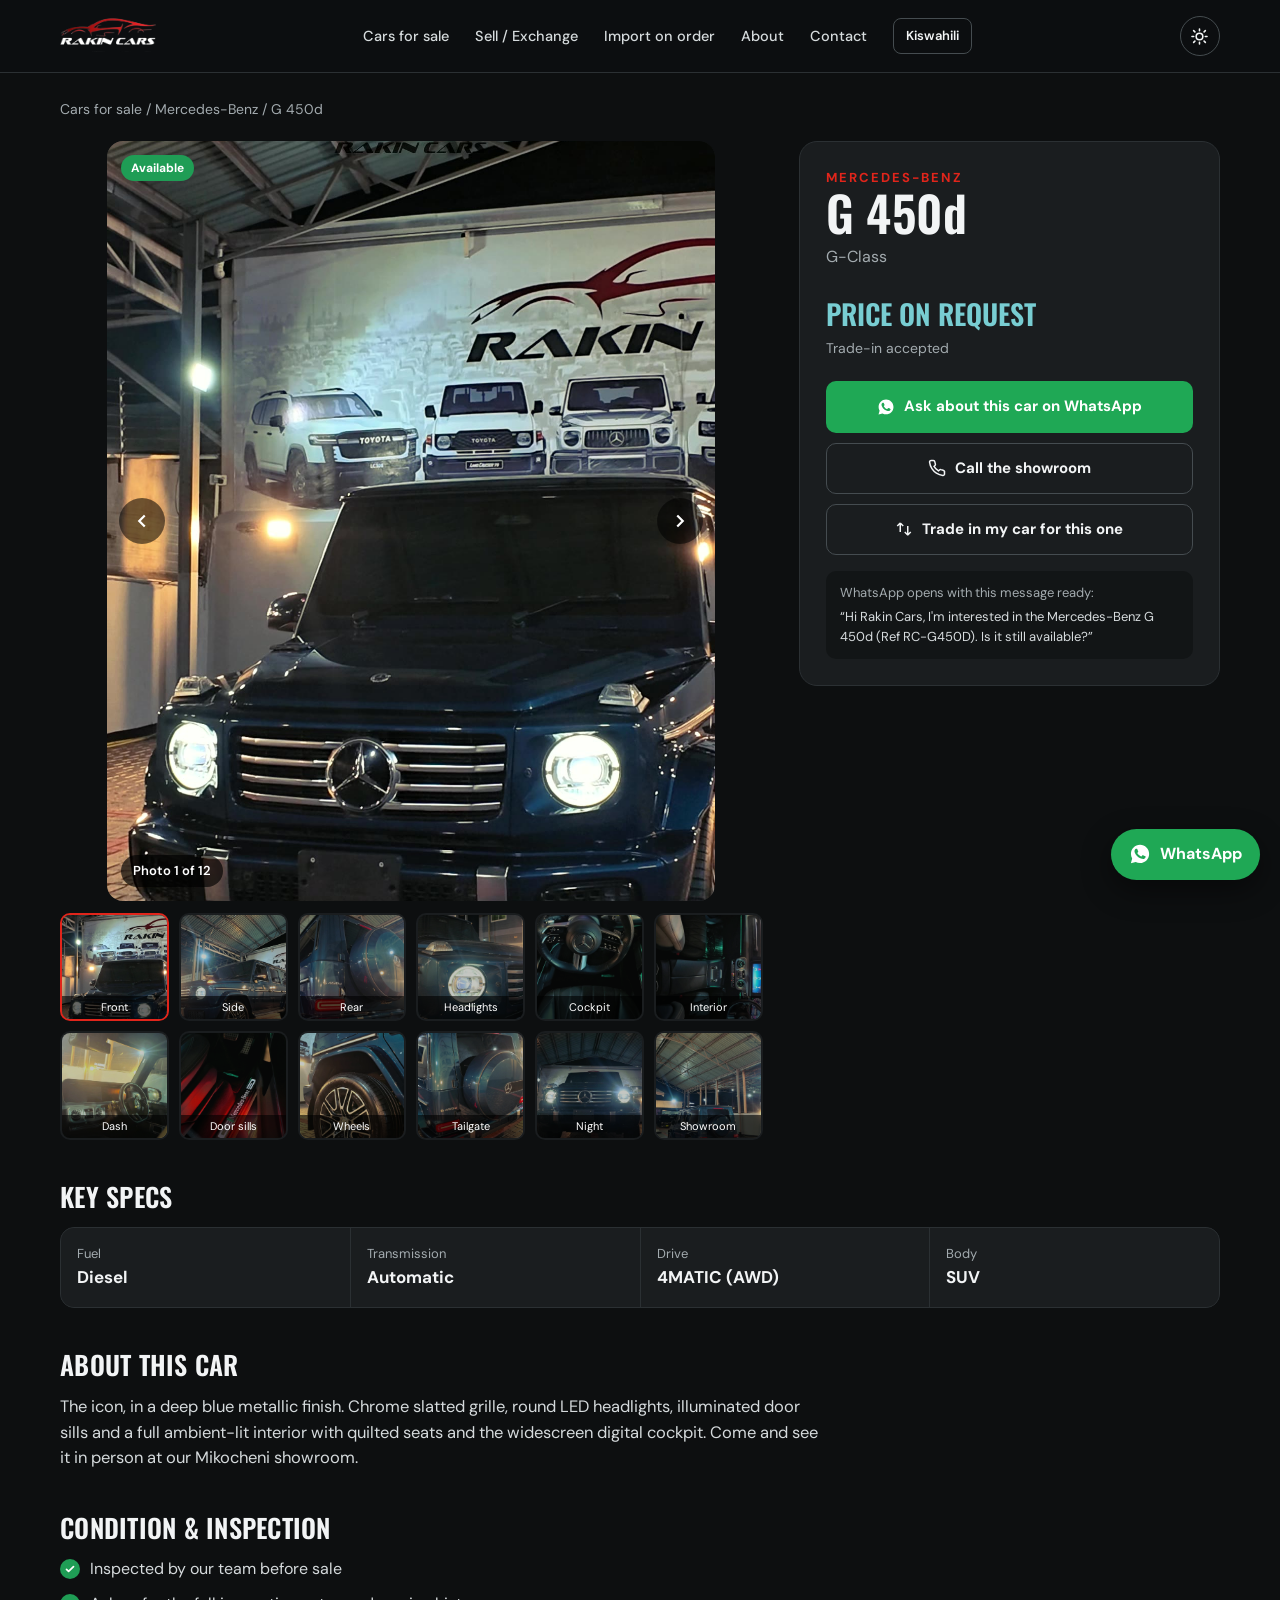
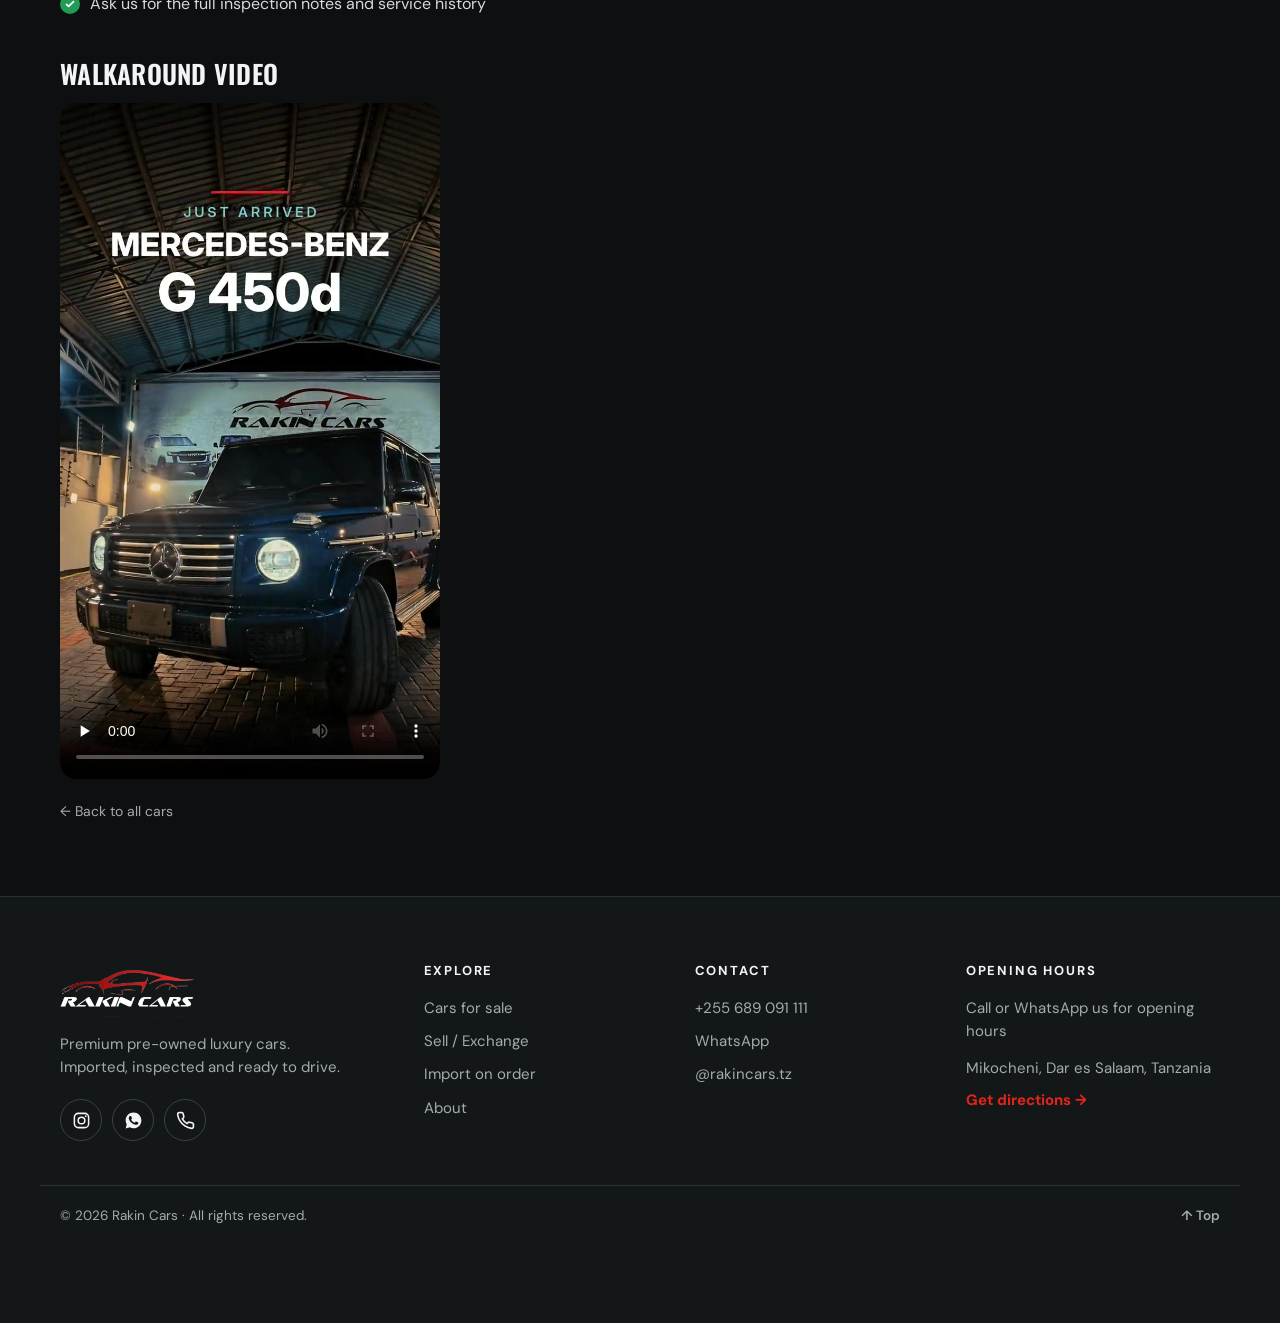
==== commit c5fa5b86: "Add files via upload" ====
--- a/car.html
+++ b/car.html
@@ -27,6 +27,7 @@
   </main>
   <footer id="site-footer"></footer>
   <script src="assets/js/cars-data.js"></script>
+  <script src="assets/js/sheet.js"></script>
   <script src="assets/js/app.js"></script>
 </body>
 </html>
--- a/assets/css/style.css
+++ b/assets/css/style.css
@@ -752,3 +752,126 @@
 /* text on dark glass/photo overlays stays white in both themes */
 .hero-media .tag, .hero-media .tag strong, .why-float, .gallery-main .counter, .thumb span, .g-nav { color: #fff; }
 .hero-media .tag span { color: rgba(255,255,255,.7); }
+
+/* footer social icons */
+.foot { align-items: center; }
+.socials { display: flex; gap: 10px; }
+.foot a.social {
+  width: 42px; height: 42px; border-radius: 50%; display: grid; place-items: center;
+  border: 1px solid #3a4044; color: var(--text);
+  transition: transform .25s ease, background .25s ease, border-color .25s ease, color .25s ease;
+}
+.foot a.social svg { width: 19px; height: 19px; }
+.foot a.social:hover { transform: translateY(-3px); color: #fff; border-color: transparent; }
+.foot a.social[href*="instagram"]:hover { background: radial-gradient(circle at 30% 107%, #fdf497 0%, #fd5949 45%, #d6249f 60%, #285aeb 90%); }
+.foot a.social[href*="wa.me"]:hover { background: #1fa855; }
+.foot a.social[href^="tel"]:hover { background: var(--red); }
+[data-theme="light"] .foot a.social { border-color: #cfccc4; }
+@media (max-width: 520px) { .foot { flex-direction: column-reverse; align-items: flex-start; gap: 16px; } }
+
+/* Why section: compact cards on phones (icon left, text right) */
+@media (max-width: 600px) {
+  .why-intro h2 { font-size: 38px; }
+  .why-photo { aspect-ratio: 16 / 10; margin-top: 22px; }
+  .why-cards { gap: 12px; }
+  .why-card { display: grid; grid-template-columns: 48px 1fr; column-gap: 16px; align-items: start; padding: 18px 18px 20px; }
+  .why-top { display: contents; }
+  .why-icon { grid-row: 1 / span 2; width: 48px; height: 48px; border-radius: 12px; }
+  .why-icon svg { width: 23px; height: 23px; }
+  .why-num { position: absolute; top: 14px; right: 16px; font-size: 26px; }
+  .why-card h3 { font-size: 17px; margin: 2px 34px 4px 0; }
+  .why-card p { font-size: 14.5px; grid-column: 2; }
+  .why-cta { padding: 18px 20px; }
+}
+@media (max-width: 600px) {
+  .why-num { display: none; }
+  .why-card h3 { margin-right: 0; }
+}
+
+/* =========================================================
+   SHOWROOM (photo + map) and FOOTER
+   ========================================================= */
+.showroom-grid { grid-template-columns: 1fr 1fr; gap: 48px; align-items: stretch; }
+.showroom-info { display: flex; flex-direction: column; justify-content: center; }
+.showroom-info h2 { margin-top: 10px; }
+.showroom-info .map { margin-top: 28px; aspect-ratio: 16 / 9; position: relative; }
+.map-dir {
+  position: absolute; right: 12px; bottom: 12px;
+  background: #121416; color: #fff; font-weight: 700; font-size: 14px;
+  padding: 9px 14px; border-radius: 999px; box-shadow: 0 8px 20px rgba(0,0,0,.35);
+  transition: background .2s ease, transform .2s ease;
+}
+.map-dir:hover { background: var(--red); transform: translateY(-2px); }
+.showroom-photo {
+  position: relative; margin: 0; border-radius: 22px; overflow: hidden; min-height: 100%;
+  aspect-ratio: 1 / 1; border: 1px solid var(--line); box-shadow: 0 30px 70px rgba(0,0,0,.45);
+}
+.showroom-photo img { width: 100%; height: 100%; object-fit: cover; transform: scale(1.06); transition: transform 1.6s cubic-bezier(.2,.8,.2,1); }
+.showroom-photo.in img, .showroom-photo:not(.rv) img { transform: scale(1); }
+.showroom-photo:hover img { transform: scale(1.03); }
+.showroom-photo::after { content: ""; position: absolute; inset: 0; background: linear-gradient(180deg, transparent 55%, rgba(6,8,9,.85)); pointer-events: none; }
+.showroom-photo figcaption {
+  position: absolute; left: 22px; bottom: 20px; z-index: 1; color: #fff;
+  display: flex; flex-direction: column; gap: 2px;
+}
+.showroom-photo figcaption strong { font-family: var(--head); font-size: 28px; font-weight: 600; text-transform: uppercase; letter-spacing: .02em; }
+.showroom-photo figcaption span { font-size: 13px; letter-spacing: .18em; text-transform: uppercase; color: var(--teal); }
+[data-theme="light"] .showroom-photo { box-shadow: 0 24px 60px rgba(20,20,15,.2); }
+[data-theme="light"] .showroom-photo figcaption span { color: #9fe0e4; }
+
+/* footer */
+.site-footer { padding: 64px 0 0; background: var(--bg-2); border-top: 1px solid var(--line); }
+.foot-grid { display: grid; grid-template-columns: 1.4fr 1fr 1fr 1.1fr; gap: 40px; padding-bottom: 44px; }
+.foot-logo img { height: 56px; width: auto; }
+.foot-brand p { color: var(--muted); font-size: 15px; margin: 16px 0 20px; max-width: 300px; }
+.foot-col h4 { font-size: 13px; font-weight: 700; letter-spacing: .14em; text-transform: uppercase; color: var(--text); margin-bottom: 16px; }
+.foot-col ul { list-style: none; display: grid; gap: 10px; }
+.foot-col li, .foot-col a { color: var(--muted); font-size: 15px; border: 0; }
+.foot-col a:hover { color: var(--text); }
+.foot-addr { color: var(--muted); font-size: 15px; margin-top: 14px; }
+.foot-dir { display: inline-block; margin-top: 8px; color: var(--red); font-weight: 700; font-size: 15px; }
+.foot-dir:hover { text-decoration: underline; }
+.foot-bottom {
+  display: flex; justify-content: space-between; gap: 16px; flex-wrap: wrap;
+  border-top: 1px solid var(--line); padding: 20px 20px 96px; color: var(--muted); font-size: 13.5px;
+}
+.site-footer .socials { display: flex; gap: 10px; }
+.site-footer a.social {
+  width: 42px; height: 42px; border-radius: 50%; display: grid; place-items: center;
+  border: 1px solid #3a4044; color: var(--text);
+  transition: transform .25s ease, background .25s ease, border-color .25s ease, color .25s ease;
+}
+.site-footer a.social svg { width: 19px; height: 19px; }
+.site-footer a.social:hover { transform: translateY(-3px); color: #fff; border-color: transparent; }
+.site-footer a.social[href*="instagram"]:hover { background: radial-gradient(circle at 30% 107%, #fdf497 0%, #fd5949 45%, #d6249f 60%, #285aeb 90%); }
+.site-footer a.social[href*="wa.me"]:hover { background: #1fa855; }
+.site-footer a.social[href^="tel"]:hover { background: var(--red); }
+[data-theme="light"] .site-footer a.social { border-color: #cfccc4; }
+[data-theme="light"] .site-footer { background: #eceae4; }
+
+/* loading placeholders (while the Google Sheet loads) */
+.skel { border-radius: var(--radius); background: linear-gradient(100deg, var(--card) 30%, var(--card-2) 50%, var(--card) 70%); background-size: 200% 100%; animation: skel 1.2s linear infinite; }
+.skel-card { aspect-ratio: 3 / 3.6; }
+.skel-car { height: 520px; margin-top: 30px; }
+@keyframes skel { to { background-position: -200% 0; } }
+
+.walk-embed { max-width: 640px; aspect-ratio: 16 / 9; background: #000; }
+.walk-embed iframe { width: 100%; height: 100%; border: 0; }
+
+@media (max-width: 1024px) {
+  .foot-grid { grid-template-columns: 1fr 1fr; }
+}
+@media (max-width: 860px) {
+  .showroom-grid { grid-template-columns: 1fr; gap: 28px; }
+  .showroom-photo { aspect-ratio: 4 / 3; order: -1; }
+}
+@media (max-width: 520px) {
+  .foot-grid { grid-template-columns: 1fr 1fr; gap: 30px 20px; }
+  .foot-brand { grid-column: 1 / -1; }
+  .foot-bottom { flex-direction: column; gap: 4px; }
+  .showroom-photo figcaption strong { font-size: 22px; }
+}
+.foot-col .foot-dir { color: var(--red); font-weight: 700; }
+.foot-col .foot-dir:hover { color: var(--red); text-decoration: underline; }
+.foot-bottom .to-top { color: var(--muted); font-weight: 600; }
+.foot-bottom .to-top:hover { color: var(--text); }
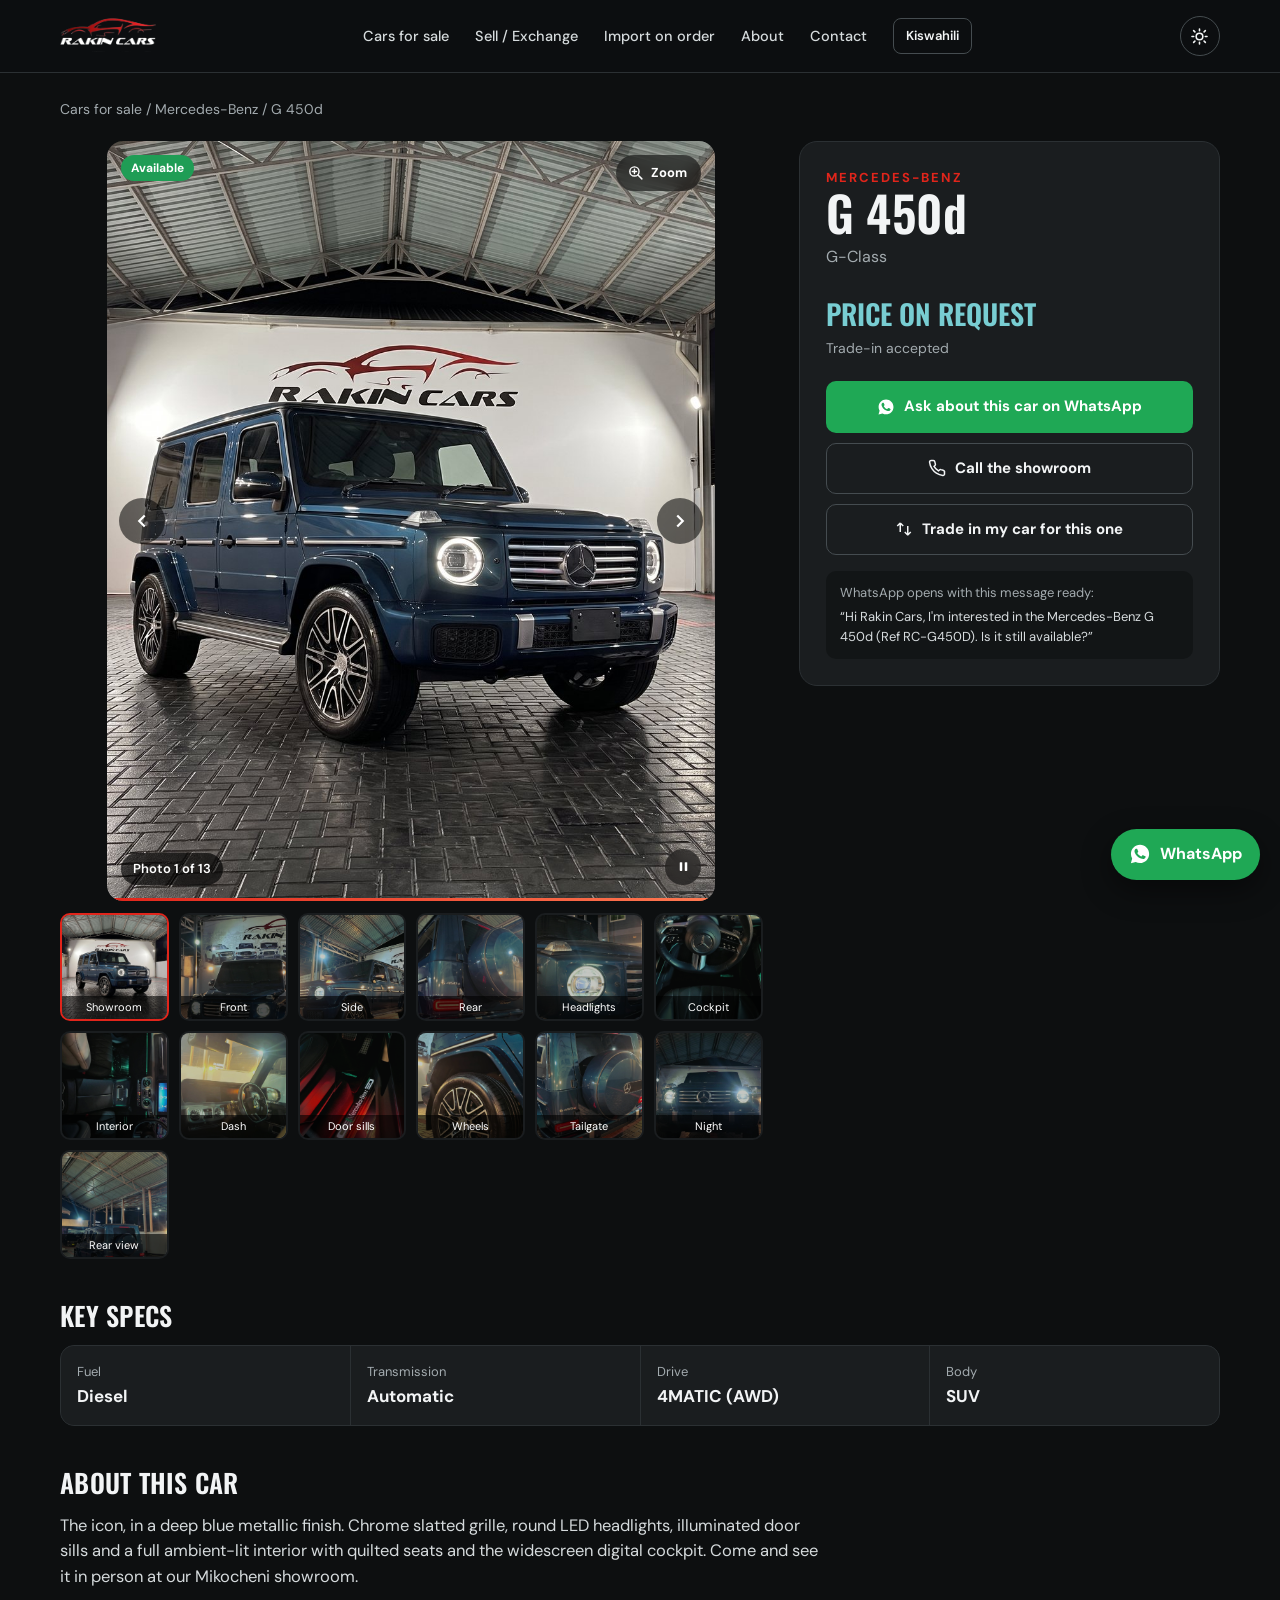
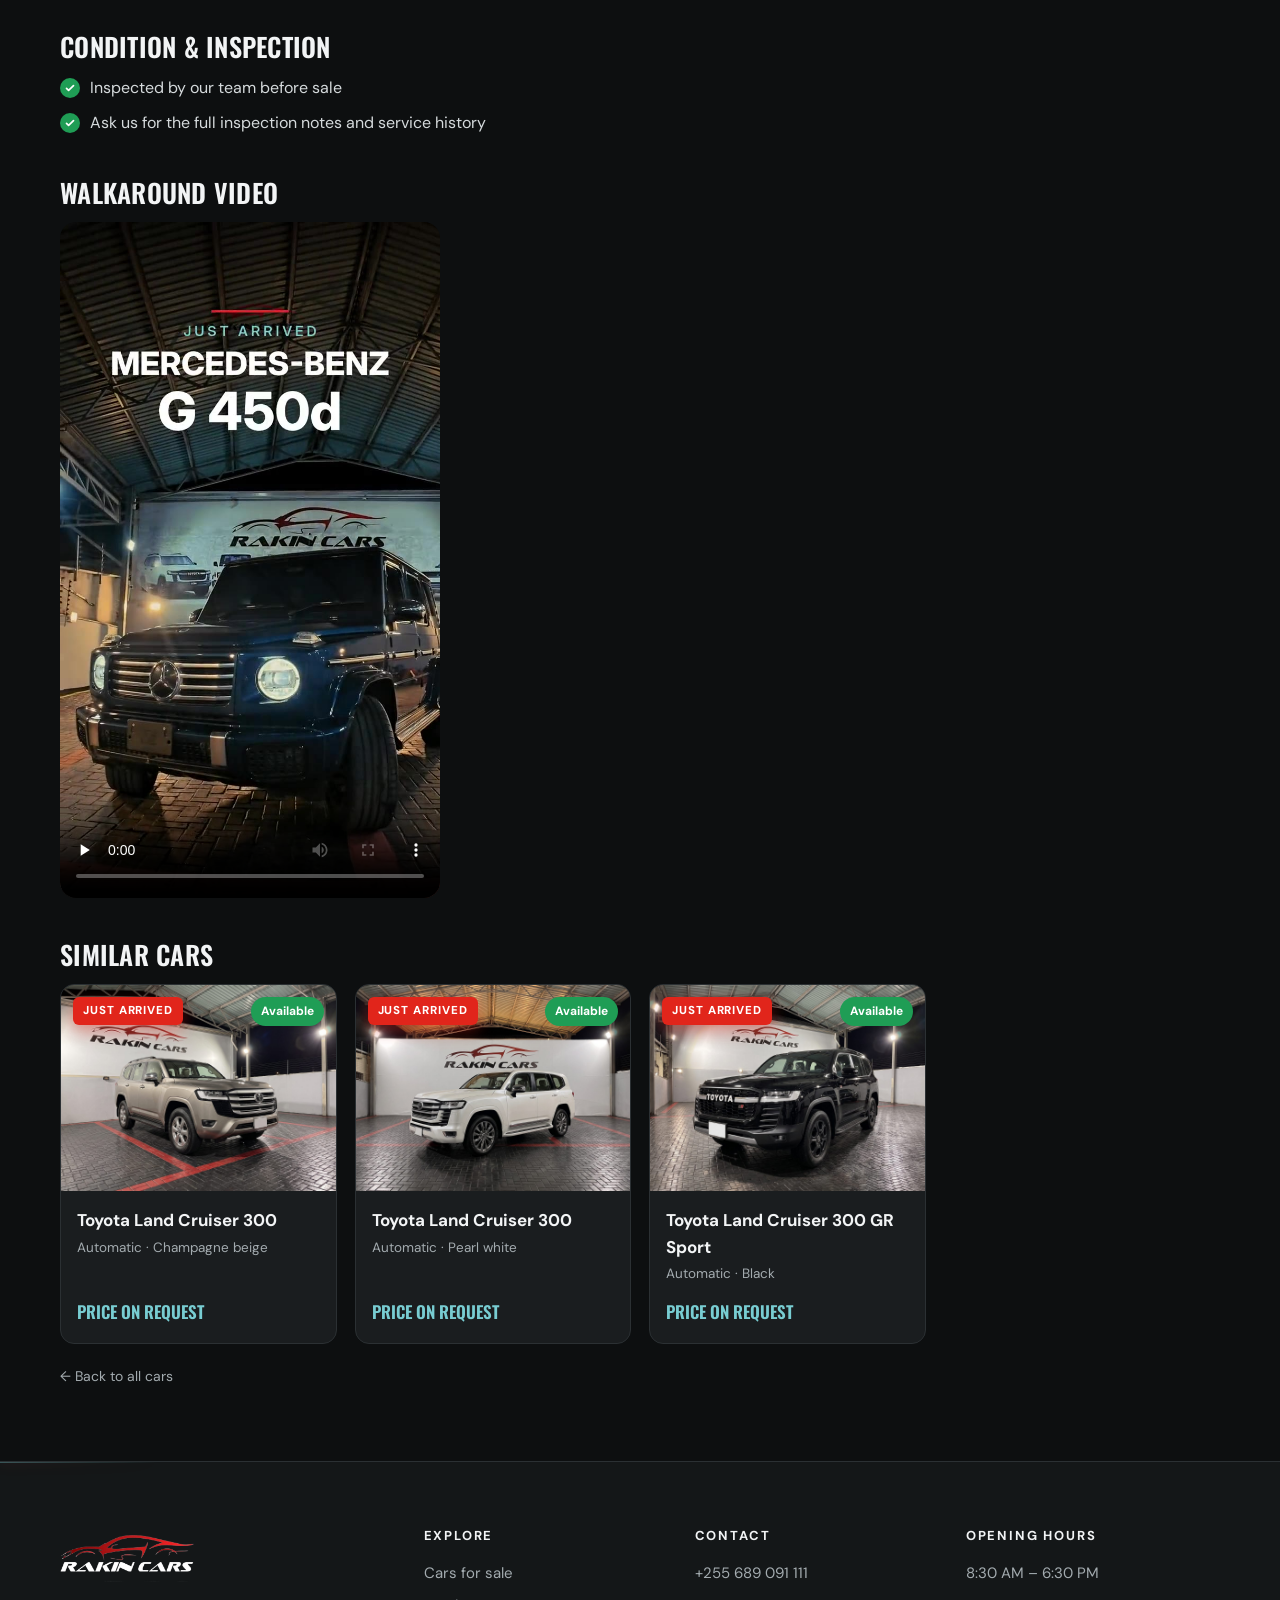
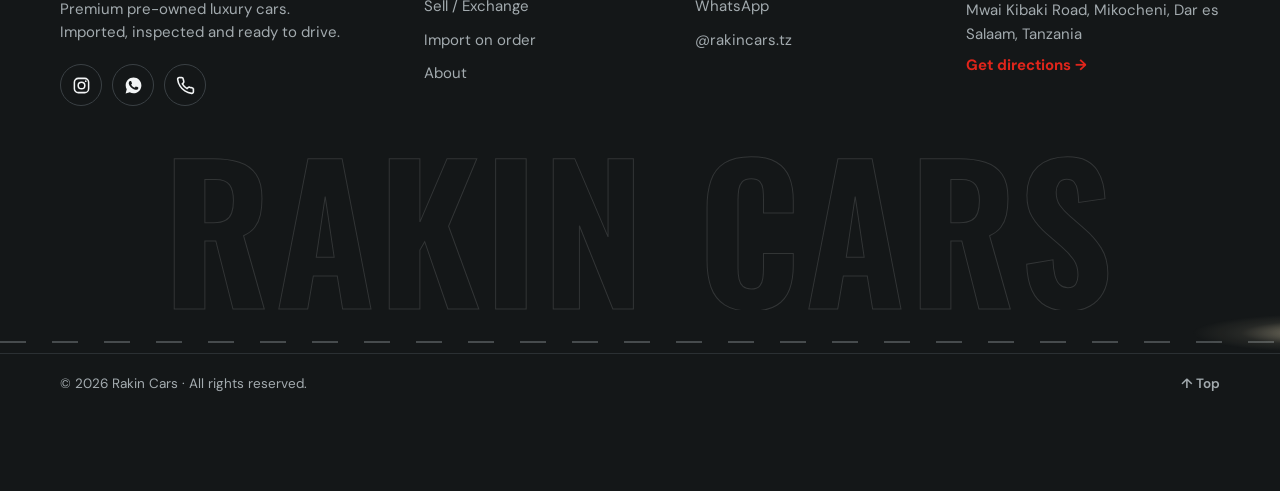
==== commit 79f8aa99: "Bust browser cache for scripts and styles Co-Authored-By: Claude Opus 5.5 <noreply@anthropic.com> Cl" ====
--- a/car.html
+++ b/car.html
@@ -16,7 +16,7 @@
   <link rel="preconnect" href="https://fonts.gstatic.com" crossorigin>
   <link href="https://fonts.googleapis.com/css2?family=DM+Sans:opsz,wght@9..40,400;9..40,500;9..40,700&family=Oswald:wght@500;600&display=swap" rel="stylesheet">
   <script>try{var t=localStorage.getItem("rc_theme");if(t==="light")document.documentElement.setAttribute("data-theme","light");}catch(e){}</script>
-  <link rel="stylesheet" href="assets/css/style.css">
+  <link rel="stylesheet" href="assets/css/style.css?v=1794840336">
 </head>
 <body data-page="car">
   <header id="site-header"></header>
@@ -26,8 +26,8 @@
     </section>
   </main>
   <footer id="site-footer"></footer>
-  <script src="assets/js/cars-data.js"></script>
-  <script src="assets/js/sheet.js"></script>
-  <script src="assets/js/app.js"></script>
+  <script src="assets/js/cars-data.js?v=1794840336"></script>
+  <script src="assets/js/sheet.js?v=1794840336"></script>
+  <script src="assets/js/app.js?v=1794840336"></script>
 </body>
 </html>
--- a/assets/css/style.css
+++ b/assets/css/style.css
@@ -875,3 +875,355 @@
 .foot-col .foot-dir:hover { color: var(--red); text-decoration: underline; }
 .foot-bottom .to-top { color: var(--muted); font-weight: 600; }
 .foot-bottom .to-top:hover { color: var(--text); }
+
+/* =========================================================
+   SECTION LAYOUT — clear, alternating bands
+   ========================================================= */
+.sec { padding: 104px 0; position: relative; }
+.sec.alt { background: var(--bg-2); border-top: 1px solid var(--line); border-bottom: 1px solid var(--line); }
+.sec + .sec:not(.alt) { border-top: 0; }
+.sec-head { align-items: flex-end; margin-bottom: 36px; }
+.sec-head h2 { font-size: clamp(34px, 4.4vw, 56px); margin-top: 10px; }
+.sec-sub { color: var(--muted); font-size: 17px; max-width: 560px; margin-top: 12px; }
+.sec .kicker { display: inline-flex; align-items: center; gap: 10px; }
+.sec .kicker::before { content: ""; width: 26px; height: 2px; background: var(--red); display: inline-block; }
+.hero .kicker::before, .brands-band .kicker::before { display: none; }
+
+/* hero gets a bit more room and a soft base */
+.hero { padding-bottom: 64px; }
+.hero::after {
+  content: ""; position: absolute; left: 0; right: 0; bottom: 0; height: 1px; background: var(--line);
+}
+
+/* brand strip band */
+.band { padding: 0; }
+.brands-band { border-bottom: 1px solid var(--line); background: var(--bg); }
+.brands-row { display: flex; align-items: center; gap: 28px; padding-top: 22px; padding-bottom: 22px; }
+.brands-label {
+  flex: none; font-size: 12px; font-weight: 700; letter-spacing: .16em; text-transform: uppercase; color: var(--muted);
+  padding-right: 28px; border-right: 1px solid var(--line);
+}
+.brands-row .chips { margin-top: 0; flex: 1; min-width: 0; }
+
+/* services header spacing */
+#services .promo-grid { margin-top: 0; }
+#services .promo { min-height: 260px; display: flex; flex-direction: column; justify-content: flex-end; }
+
+/* showroom & why spacing tuned for the new rhythm */
+.why.sec { padding: 112px 0; }
+.showroom.sec { border-top: 0; }
+
+/* light mode bands */
+[data-theme="light"] .sec.alt { background: #ecebe5; }
+[data-theme="light"] .brands-band { background: var(--bg); }
+
+@media (max-width: 860px) {
+  .sec, .why.sec { padding: 72px 0; }
+  .sec-sub { font-size: 16px; }
+  .brands-row { flex-direction: column; align-items: flex-start; gap: 12px; }
+  .brands-label { border-right: 0; padding-right: 0; }
+  .brands-row .chips { width: 100%; }
+  #services .promo { min-height: 0; }
+  .hero { padding-bottom: 48px; }
+}
+#services .promo .btn { align-self: flex-start; }
+
+/* intro: tap to enter (sound) */
+.intro-tap {
+  position: absolute; bottom: 12vh; left: 50%; transform: translate(-50%, 12px);
+  display: inline-flex; align-items: center; gap: 10px;
+  background: rgba(255,255,255,.06); color: #fff; border: 1px solid rgba(255,255,255,.22);
+  border-radius: 999px; padding: 12px 22px; font-size: 13px; font-weight: 700; letter-spacing: .16em; text-transform: uppercase;
+  opacity: 0; pointer-events: none; transition: opacity .5s ease, transform .5s ease, background .2s ease;
+  backdrop-filter: blur(6px); -webkit-backdrop-filter: blur(6px);
+}
+.intro-tap svg { width: 18px; height: 18px; }
+#intro.ask .intro-tap { opacity: 1; transform: translate(-50%, 0); pointer-events: auto; animation: tapPulse 1.8s ease-in-out .5s infinite; }
+.intro-tap:hover { background: rgba(255,255,255,.14); }
+@keyframes tapPulse { 0%,100% { box-shadow: 0 0 0 0 rgba(225,37,27,.0); } 50% { box-shadow: 0 0 0 8px rgba(225,37,27,.25); } }
+#intro.hit .intro-logo { animation: hit .6s cubic-bezier(.2,.9,.3,1.4) forwards; }
+#intro.hit .intro-glow { animation: hitGlow .6s ease-out forwards; }
+@keyframes hit { 0% { transform: scale(1); } 30% { transform: scale(1.08); filter: drop-shadow(0 0 24px rgba(225,37,27,.8)); } 100% { transform: scale(1.02); } }
+@keyframes hitGlow { 0% { opacity: 1; transform: scale(1); } 40% { opacity: 1; transform: scale(1.4); } 100% { opacity: .6; transform: scale(1.2); } }
+
+/* showroom placeholder photo is a wide shot: keep it landscape */
+.showroom-grid { align-items: center; }
+.showroom-photo { aspect-ratio: 4 / 3; min-height: 0; align-self: center; }
+.showroom-photo img { object-position: 50% 60%; }
+@media (max-width: 860px) { .showroom-photo { aspect-ratio: 4 / 3; } }
+
+/* showroom: wide photo banner on top, details + map below */
+.showroom-grid { grid-template-columns: 1fr; gap: 40px; }
+.showroom-photo { order: -1; aspect-ratio: 21 / 9; border-radius: 24px; }
+.showroom-photo img { object-position: 50% 62%; }
+.showroom-photo::after { background: linear-gradient(180deg, transparent 70%, rgba(6,8,9,.7)); }
+.showroom-photo figcaption { left: 28px; bottom: 22px; }
+.showroom-info { display: grid; grid-template-columns: 1fr 1.1fr; gap: 48px; align-items: center; }
+.showroom-info .map { margin-top: 0; }
+@media (max-width: 860px) {
+  .showroom-photo { aspect-ratio: 4 / 3; border-radius: 18px; }
+  .showroom-info { grid-template-columns: 1fr; gap: 26px; }
+  .showroom-photo figcaption { left: 18px; bottom: 16px; }
+}
+
+/* =========================================================
+   FOOTER ANIMATIONS
+   ========================================================= */
+.site-footer { position: relative; overflow: hidden; }
+
+/* glowing light sweeping along the top edge */
+.site-footer::before {
+  content: ""; position: absolute; top: -1px; left: 0; right: 0; height: 2px;
+  background: linear-gradient(90deg, transparent 0%, transparent 35%, rgba(225,37,27,.95) 48%, rgba(120,205,210,.9) 52%, transparent 65%, transparent 100%);
+  background-size: 250% 100%; background-position: 100% 0;
+  filter: drop-shadow(0 0 6px rgba(225,37,27,.7));
+}
+.site-footer.live::before { animation: edgeSweep 5s ease-in-out infinite; }
+@keyframes edgeSweep { 0% { background-position: 100% 0; } 60%, 100% { background-position: -50% 0; } }
+
+/* columns slide up one after another */
+.foot-grid > * { opacity: 0; transform: translateY(24px); transition: opacity .7s ease, transform .7s cubic-bezier(.2,.8,.2,1); }
+.site-footer.live .foot-grid > * { opacity: 1; transform: none; }
+.site-footer.live .foot-grid > *:nth-child(2) { transition-delay: .1s; }
+.site-footer.live .foot-grid > *:nth-child(3) { transition-delay: .2s; }
+.site-footer.live .foot-grid > *:nth-child(4) { transition-delay: .3s; }
+
+/* link hover: red underline slides in */
+.foot-col ul a { position: relative; display: inline-block; transition: color .2s ease, transform .2s ease; }
+.foot-col ul a::after {
+  content: ""; position: absolute; left: 0; right: 0; bottom: -2px; height: 2px; background: var(--red);
+  transform: scaleX(0); transform-origin: left; transition: transform .3s ease;
+}
+.foot-col ul a:hover { transform: translateX(3px); }
+.foot-col ul a:hover::after { transform: scaleX(1); }
+
+/* giant outlined wordmark with a red shine */
+.foot-word { text-align: center; line-height: .78; margin-top: 4px; user-select: none; pointer-events: none; }
+.foot-word span {
+  display: inline-block;
+  font-family: var(--head); font-weight: 600; text-transform: uppercase; letter-spacing: .02em;
+  font-size: clamp(64px, 16.5vw, 250px);
+  color: transparent; -webkit-text-stroke: 1px rgba(255,255,255,.13);
+  background: linear-gradient(100deg, transparent 42%, rgba(225,37,27,.55) 50%, transparent 58%);
+  background-size: 300% 100%; background-position: 100% 0;
+  -webkit-background-clip: text; background-clip: text;
+  opacity: 0; transform: translateY(40px);
+  transition: opacity 1s ease .2s, transform 1.1s cubic-bezier(.2,.8,.2,1) .2s;
+}
+.site-footer.live .foot-word span { opacity: 1; transform: none; animation: wordShine 7s ease-in-out 1.2s infinite; }
+@keyframes wordShine { 0% { background-position: 100% 0; } 45%, 100% { background-position: 0% 0; } }
+[data-theme="light"] .foot-word span { -webkit-text-stroke-color: rgba(0,0,0,.12); }
+
+/* road with moving lane marks and the Rakin car driving across */
+.foot-road {
+  position: relative; height: 54px; margin-top: -10px;
+  border-bottom: 1px solid var(--line);
+}
+.foot-road::before {
+  content: ""; position: absolute; left: 0; right: 0; bottom: 10px; height: 2px; opacity: .35;
+  background: repeating-linear-gradient(90deg, var(--muted) 0 26px, transparent 26px 52px);
+}
+.site-footer.live .foot-road::before { animation: lanes 1.2s linear infinite; }
+@keyframes lanes { to { background-position: -52px 0; } }
+.foot-car {
+  position: absolute; bottom: 12px; left: 0; width: 120px; height: 24px;
+  transform: translateX(-160px);
+}
+.foot-car img { width: 100%; height: auto; display: block; filter: drop-shadow(0 4px 6px rgba(0,0,0,.4)); }
+.foot-beam {
+  position: absolute; left: 92%; top: 50%; width: 140px; height: 40px; transform: translateY(-40%);
+  background: radial-gradient(ellipse at left center, rgba(255,240,200,.55), rgba(255,240,200,.08) 45%, transparent 70%);
+  pointer-events: none; mix-blend-mode: screen;
+}
+.site-footer.live .foot-car { animation: drive 9s cubic-bezier(.45,.05,.55,.95) .6s infinite; }
+@keyframes drive {
+  0%   { transform: translateX(-160px); }
+  55%  { transform: translateX(calc(100vw + 40px)); }
+  100% { transform: translateX(calc(100vw + 40px)); }
+}
+[data-theme="light"] .foot-beam { background: radial-gradient(ellipse at left center, rgba(255,200,120,.45), transparent 65%); mix-blend-mode: multiply; }
+.foot-bottom { border-top: 0; }
+
+/* social icons bob gently, one after another, when the footer appears */
+.site-footer.live .socials .social { animation: bob .6s cubic-bezier(.3,1.6,.5,1) both; }
+.site-footer.live .socials .social:nth-child(2) { animation-delay: .1s; }
+.site-footer.live .socials .social:nth-child(3) { animation-delay: .2s; }
+@keyframes bob { from { transform: translateY(14px) scale(.7); opacity: 0; } to { transform: none; opacity: 1; } }
+
+@media (max-width: 520px) {
+  .foot-car { width: 84px; }
+  .foot-road { height: 44px; }
+}
+@media (prefers-reduced-motion: reduce) {
+  .foot-grid > *, .foot-word span { opacity: 1 !important; transform: none !important; }
+  .foot-car { display: none; }
+}
+.foot-word { white-space: nowrap; overflow: hidden; }
+.foot-word span { font-size: clamp(56px, 14.5vw, 230px); }
+@media (max-width: 520px) {
+  .foot-word span { font-size: 15vw; }
+  .foot-road { margin-top: 0; }
+}
+
+/* =========================================================
+   CAR GALLERY: autoplay + zoom
+   ========================================================= */
+.g-progress { position: absolute; left: 0; right: 0; bottom: 0; height: 3px; background: rgba(255,255,255,.12); z-index: 2; }
+.g-progress i { display: block; height: 100%; width: 0; background: linear-gradient(90deg, var(--red), #ff7a52); }
+.gallery-main.single .g-progress, .gallery-main.single .g-play { display: none; }
+.g-zoom, .g-play {
+  position: absolute; z-index: 2; top: 14px; color: #fff; border: 0;
+  background: rgba(0,0,0,.55); backdrop-filter: blur(6px); -webkit-backdrop-filter: blur(6px);
+  display: inline-flex; align-items: center; gap: 7px; border-radius: 999px;
+  transition: background .2s ease, transform .2s ease;
+}
+.g-zoom { right: 14px; padding: 8px 14px 8px 11px; font-size: 13px; font-weight: 700; }
+.g-play { right: 14px; top: auto; bottom: 16px; width: 36px; height: 36px; justify-content: center; }
+.g-zoom:hover, .g-play:hover { background: rgba(0,0,0,.8); transform: scale(1.05); }
+.g-zoom svg { width: 17px; height: 17px; }
+.g-play svg { width: 15px; height: 15px; }
+.g-play .i-play { display: none; }
+.gallery-main.is-paused .g-play .i-play { display: block; }
+.gallery-main.is-paused .g-play .i-pause { display: none; }
+.gallery-main .counter { bottom: 16px; }
+
+/* full-screen zoom viewer */
+.zoomer {
+  position: fixed; inset: 0; z-index: 300; background: rgba(5,6,7,.96);
+  display: grid; grid-template-rows: auto 1fr auto; opacity: 0; transition: opacity .25s ease;
+  color: #fff; touch-action: none;
+}
+.zoomer.open { opacity: 1; }
+.z-top { display: flex; align-items: center; gap: 14px; padding: 14px 18px; font-size: 14px; }
+.z-count { font-weight: 700; }
+.z-label { color: rgba(255,255,255,.65); flex: 1; }
+.z-close { width: 42px; height: 42px; border-radius: 50%; border: 1px solid rgba(255,255,255,.25); background: transparent; color: #fff; font-size: 18px; }
+.z-close:hover { background: rgba(255,255,255,.12); }
+.z-stage { position: relative; overflow: hidden; display: grid; place-items: center; cursor: zoom-in; }
+.zoomer.zoomed .z-stage { cursor: grab; }
+.zoomer.zoomed .z-stage:active { cursor: grabbing; }
+.z-img { max-width: 100%; max-height: 100%; object-fit: contain; user-select: none; -webkit-user-drag: none; transform-origin: center center; transition: opacity .14s ease; will-change: transform; }
+.z-img.swap { opacity: 0; }
+.z-nav {
+  position: fixed; top: 50%; transform: translateY(-50%); z-index: 2;
+  width: 52px; height: 52px; border-radius: 50%; border: 0; display: grid; place-items: center;
+  background: rgba(255,255,255,.1); color: #fff; transition: background .2s ease, opacity .2s ease;
+}
+.z-nav:hover { background: rgba(255,255,255,.22); }
+.z-nav svg { width: 24px; height: 24px; }
+.z-prev { left: 18px; } .z-next { right: 18px; }
+.zoomer.zoomed .z-nav, .zoomer.zoomed .z-hint { opacity: 0; pointer-events: none; }
+.z-hint { position: fixed; left: 50%; bottom: 96px; transform: translateX(-50%); font-size: 13px; color: rgba(255,255,255,.7); background: rgba(0,0,0,.5); padding: 7px 14px; border-radius: 999px; white-space: nowrap; transition: opacity .3s ease; animation: hintOut .5s ease 3s forwards; }
+@keyframes hintOut { to { opacity: 0; } }
+.z-thumbs { display: flex; gap: 8px; padding: 12px 18px 18px; overflow-x: auto; justify-content: safe center; scrollbar-width: none; }
+.z-thumbs::-webkit-scrollbar { display: none; }
+.z-thumbs button { flex: none; width: 64px; height: 64px; padding: 0; border-radius: 10px; overflow: hidden; border: 2px solid transparent; background: #111; opacity: .55; transition: opacity .2s ease, border-color .2s ease; }
+.z-thumbs button.on { border-color: var(--red); opacity: 1; }
+.z-thumbs img { width: 100%; height: 100%; object-fit: cover; }
+@media (max-width: 600px) {
+  .z-nav { display: none; }
+  .z-thumbs button { width: 52px; height: 52px; }
+  .z-hint { bottom: 84px; font-size: 12px; }
+  .g-zoom span { display: none; }
+  .g-zoom { padding: 9px; }
+}
+/* keep the photo fully inside the viewer */
+.zoomer { grid-template-rows: auto minmax(0, 1fr) auto; height: 100vh; height: 100dvh; }
+.z-stage { min-height: 0; }
+.z-img { position: absolute; inset: 0; width: 100%; height: 100%; max-width: none; max-height: none; object-fit: contain; }
+.zoomer { background: #050607; }
+
+/* footer car: the logo car faces left, so it drives right → left with its headlights in front */
+.foot-car { left: auto; right: 0; transform: translateX(160px); }
+.foot-beam {
+  left: auto; right: 92%;
+  background: radial-gradient(ellipse at right center, rgba(255,240,200,.55), rgba(255,240,200,.08) 45%, transparent 70%);
+}
+[data-theme="light"] .foot-beam { background: radial-gradient(ellipse at right center, rgba(255,200,120,.45), transparent 65%); }
+.site-footer.live .foot-car { animation: driveLeft 9s cubic-bezier(.45,.05,.55,.95) .6s infinite; }
+@keyframes driveLeft {
+  0%   { transform: translateX(160px); }
+  55%  { transform: translateX(calc(-100vw - 40px)); }
+  100% { transform: translateX(calc(-100vw - 40px)); }
+}
+.site-footer.live .foot-road::before { animation: lanesRight 1.2s linear infinite; }
+@keyframes lanesRight { to { background-position: 52px 0; } }
+
+/* =========================================================
+   CARS PAGE: search, sort, load more
+   ========================================================= */
+.toolbar { display: flex; align-items: center; gap: 16px; margin-top: 22px; flex-wrap: wrap; }
+.tb-search {
+  flex: 1 1 340px; display: flex; align-items: center; gap: 10px; height: 50px; padding: 0 8px 0 16px;
+  background: var(--card); border: 1px solid var(--line); border-radius: 12px;
+  transition: border-color .2s ease, box-shadow .2s ease;
+}
+.tb-search:focus-within { border-color: var(--red); box-shadow: 0 0 0 4px rgba(225,37,27,.15); }
+.tb-search svg { width: 19px; height: 19px; color: var(--muted); flex: none; }
+.tb-search input { flex: 1; min-width: 0; height: 100%; border: 0; outline: 0; background: transparent; color: var(--text); font: inherit; font-size: 15.5px; }
+.tb-search input::placeholder { color: var(--muted); opacity: .8; }
+.tb-search input::-webkit-search-cancel-button { display: none; }
+.tb-search button { width: 32px; height: 32px; border-radius: 50%; border: 0; background: var(--card-2); color: var(--text); display: none; }
+.tb-search.has-q button { display: block; }
+.tb-right { display: flex; align-items: center; gap: 14px; flex-wrap: wrap; }
+.tb-check { display: inline-flex; align-items: center; gap: 8px; font-size: 14.5px; color: var(--muted); cursor: pointer; user-select: none; }
+.tb-check input { width: 18px; height: 18px; accent-color: var(--red); }
+.tb-sort { display: inline-flex; align-items: center; gap: 10px; font-size: 14.5px; color: var(--muted); }
+.tb-sort select {
+  height: 50px; border-radius: 12px; border: 1px solid var(--line); background: var(--card); color: var(--text);
+  font: inherit; font-size: 15px; padding: 0 38px 0 14px; appearance: none; -webkit-appearance: none; cursor: pointer;
+  background-image: url("data:image/svg+xml,%3Csvg xmlns='http://www.w3.org/2000/svg' viewBox='0 0 24 24' fill='none' stroke='%23a3abaf' stroke-width='2'%3E%3Cpath d='m6 9 6 6 6-6'/%3E%3C/svg%3E");
+  background-repeat: no-repeat; background-position: right 12px center; background-size: 16px;
+}
+.tb-sort select:focus { outline: 0; border-color: var(--red); }
+.more-wrap { margin-top: 40px; display: flex; flex-direction: column; align-items: center; gap: 12px; }
+.more-note { color: var(--muted); font-size: 14px; }
+.more-bar { width: 220px; height: 3px; border-radius: 3px; background: var(--line); overflow: hidden; }
+.more-bar i { display: block; height: 100%; background: var(--red); transition: width .4s ease; }
+#more { min-width: 220px; }
+[data-theme="light"] .tb-search, [data-theme="light"] .tb-sort select { background: #fff; }
+@media (max-width: 600px) {
+  .toolbar { gap: 12px; }
+  .tb-search { flex-basis: 100%; }
+  .tb-right { width: 100%; justify-content: space-between; }
+  .tb-sort select { height: 46px; }
+}
+
+/* cars page: filters update live, so drop the button and keep things compact */
+body[data-page="all"] .filters .btn { display: none; }
+body[data-page="all"] .filters { grid-template-columns: repeat(3, 1fr); }
+@media (max-width: 860px) {
+  body[data-page="all"] .filters { grid-template-columns: 1fr 1fr; gap: 10px; padding: 12px; }
+  body[data-page="all"] .filters .field-price { grid-column: auto; }
+  body[data-page="all"] .filters select { height: 42px; font-size: 14px; }
+  body[data-page="all"] .filters label { font-size: 12px; margin-bottom: 4px; }
+  body[data-page="all"] .chips { flex-wrap: nowrap; overflow-x: auto; scrollbar-width: none; margin-left: -20px; margin-right: -20px; padding: 0 20px; }
+  body[data-page="all"] .chips::-webkit-scrollbar { display: none; }
+  body[data-page="all"] .chip { flex: none; }
+  body[data-page="all"] .page-head h1 { font-size: 36px; }
+}
+
+/* car with no photo yet */
+.no-photo {
+  position: absolute; inset: 0; display: flex; flex-direction: column; align-items: center; justify-content: center; gap: 12px;
+  background: radial-gradient(circle at 50% 40%, rgba(225,37,27,.12), transparent 60%), var(--card-2);
+  color: var(--muted); font-size: 13px; font-weight: 600; letter-spacing: .08em; text-transform: uppercase;
+}
+.no-photo img { width: 46%; max-width: 180px; height: auto; opacity: .85; transform: none !important; }
+
+/* ---- On sale ---- */
+.badge-sale { background: var(--red); overflow: hidden; }
+.badge-sale::after { content: ""; position: absolute; inset: 0; border-radius: inherit;
+  background: linear-gradient(105deg, transparent 30%, rgba(255,255,255,.55) 50%, transparent 70%) -120% 0 / 220% 100% no-repeat;
+  animation: saleShine 3.2s 1s ease-in-out infinite; }
+@keyframes saleShine { 0% { background-position: -120% 0; } 50%, 100% { background-position: 220% 0; } }
+.card-price.on-sale, .buy-box .price.on-sale { color: var(--red); }
+.card-price.on-sale { padding-top: 2px; }
+.was-price { color: var(--muted); font-size: 14px; margin-top: auto; padding-top: 10px; }
+.buy-box .was-price { margin-top: 22px; padding-top: 0; font-size: 16px; }
+.buy-box .was-price + .price { margin-top: 2px; }
+.was-price s { text-decoration-thickness: 1.5px; text-decoration-color: var(--red); }
+.save-note { display: inline-block; margin-top: 8px; padding: 4px 10px; border-radius: 999px; font-size: 13px; font-weight: 700;
+  color: #fff; background: rgba(225, 37, 27, .9); }
+.status-pill .badge-sale { position: relative; }
+.was-price + .card-price { margin-top: 0; }
